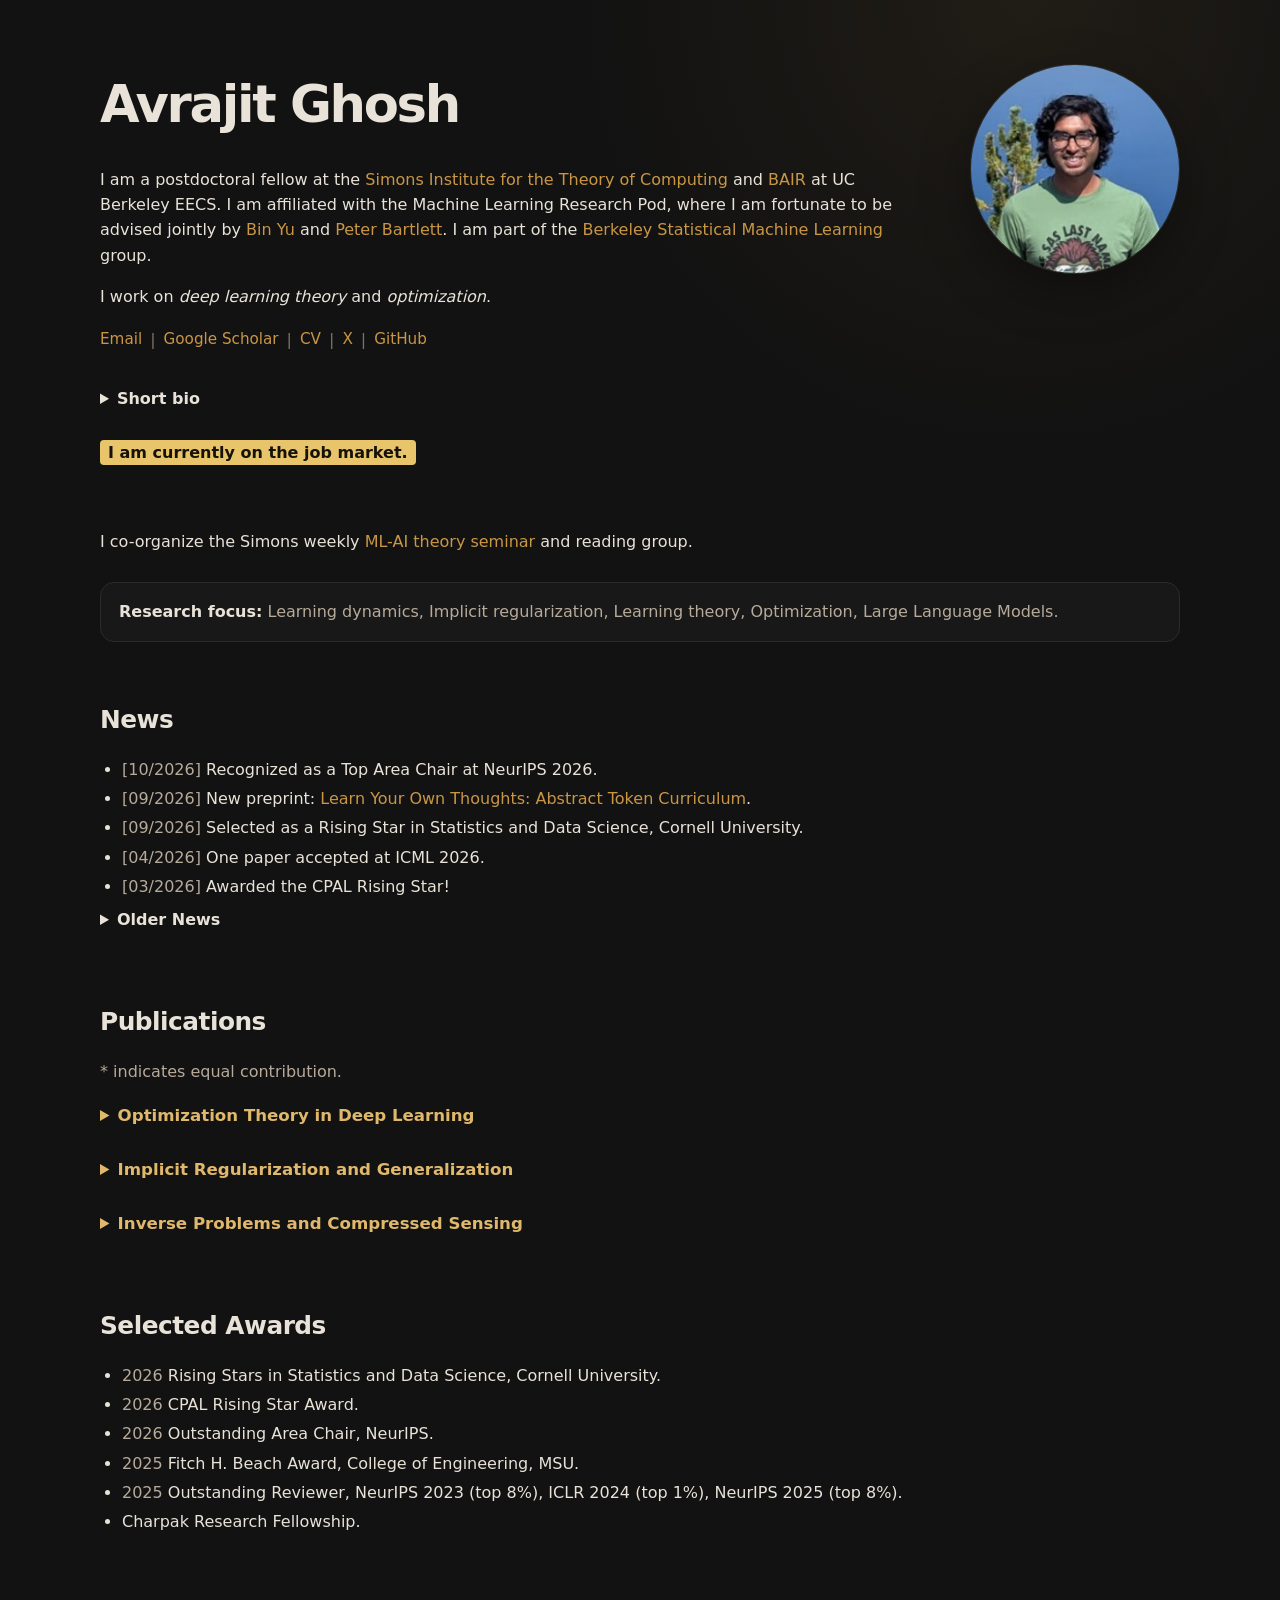
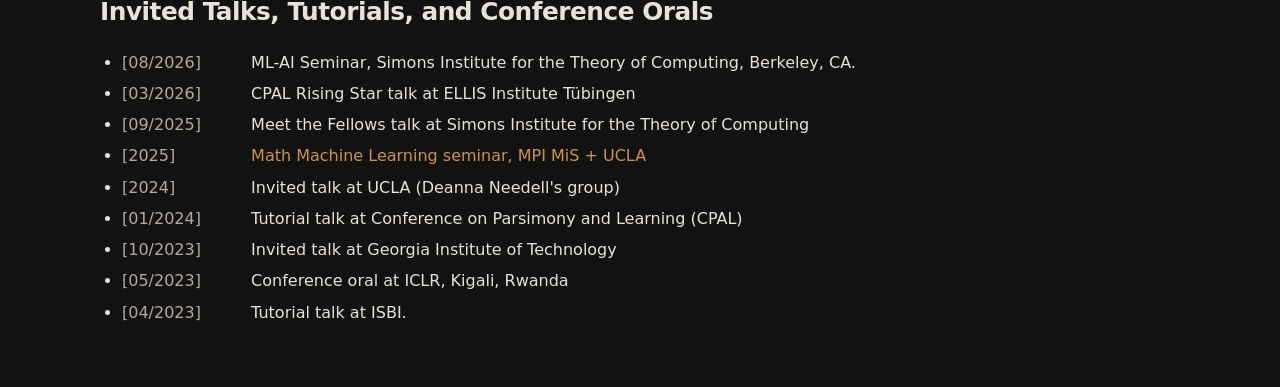
==== index.html @ e5aa8451 "Show the sparsity-regularizer figure as a shorter crossfade between its TV and DCT rows. Co-authored" ====
<!doctype html>
<html lang="en">
<head>
  <meta charset="utf-8">
  <meta name="viewport" content="width=device-width, initial-scale=1">
  <meta name="description" content="Avrajit Ghosh - optimization, implicit regularization, and deep learning theory.">
  <title>Avrajit Ghosh</title>
  <link rel="stylesheet" href="style.css?v=9">
</head>
<body>
  <main class="page">
    <header class="hero">
      <section class="intro">
        <h1>Avrajit Ghosh</h1>
        <p>
          I am a postdoctoral fellow at the
          <a href="https://simons.berkeley.edu/homepage">Simons Institute for the Theory of Computing</a>
          and <a href="https://bair.berkeley.edu/">BAIR</a> at UC Berkeley EECS.
          I am affiliated with the Machine Learning Research Pod, where I am fortunate
          to be advised jointly by <a href="https://binyu.stat.berkeley.edu/">Bin Yu</a>
          and <a href="https://www.stat.berkeley.edu/~bartlett/">Peter Bartlett</a>.
          I am part of the <a href="https://statml.berkeley.edu/">Berkeley Statistical Machine Learning</a> group.
        </p>
        <p>
          I work on <em>deep learning theory</em> and <em>optimization</em>.
        </p>
        <nav class="links" aria-label="profile links">
          <a href="mailto:ghoshavr@berkeley.edu">Email</a>
          <span>|</span>
          <a href="https://scholar.google.com/citations?user=Q44Z8hwAAAAJ&hl=en">Google Scholar</a>
          <span>|</span>
          <a href="assets/cv.pdf">CV</a>
          <span>|</span>
          <a href="https://x.com/GhoshAvrajit">X</a>
          <span>|</span>
          <a href="https://github.com/Avra98">GitHub</a>
        </nav>
      </section>
      <aside class="portrait-card">
        <img src="assets/profile.png" alt="Avrajit Ghosh" onerror="this.style.display='none'; this.nextElementSibling.style.display='grid';">
        <div class="portrait-fallback" aria-hidden="true">AG</div>
      </aside>
    </header>

    <details class="bio">
      <summary>Short bio</summary>
      <p>
        Avrajit Ghosh is a postdoctoral fellow at the Simons Institute for the Theory
        of Computing and BAIR at UC Berkeley EECS. His research is on deep learning
        theory and optimization. He has received several Rising Star awards, including
        the CPAL Rising Star Award and Rising Stars in Statistics and Data Science
        at Cornell University. He received
        his Ph.D. from the Computational Mathematics, Science and Engineering department
        at Michigan State University, advised by <a href="https://users.math.msu.edu/users/wangron6/">Rongrong Wang</a> and <a href="https://sites.google.com/site/sairavishankar3/home?authuser=0">Saiprasad Ravishankar</a>.
        His Ph.D. thesis was awarded the Fitch H. Beach Award, recognizing the most
        outstanding graduate researcher within the College of Engineering at Michigan
        State University.
      </p>
    </details>

    <p class="job-market"><mark>I am currently on the job market.</mark></p>
    <p class="seminar-line">I co-organize the Simons weekly <a href="https://simons.berkeley.edu/events/ml-ai-theory-seminar-0">ML-AI theory seminar</a> and reading group.</p>

    <section class="highlight">
      <strong>Research focus:</strong>
      Learning dynamics, Implicit regularization, Learning theory, Optimization, Large Language Models. 
    </section>

    <section>
      <h2>News</h2>
      <ul class="news">
        <li><span>[10/2026]</span> Recognized as a Top Area Chair at NeurIPS 2026.</li>
        <li><span>[09/2026]</span> New preprint: <a href="https://arxiv.org/abs/2609.19717">Learn Your Own Thoughts: Abstract Token Curriculum</a>.</li>
        <li><span>[09/2026]</span> Selected as a Rising Star in Statistics and Data Science, Cornell University.</li>
        <li><span>[04/2026]</span> One paper accepted at ICML 2026.</li>
        <li><span>[03/2026]</span> Awarded the CPAL Rising Star! </li>
      </ul>
      <details class="older-news">
        <summary>Older News</summary>
        <ul class="news">
          <li><span>[10/2025]</span> One paper accepted at NeurIPS 2025 as a Spotlight.</li>
          <li><span>[08/2025]</span> Started as a postdoctoral fellow at the Simons Institute for the Theory of Computing.</li>
          <li><span>[2025]</span> Fitch H. Beach Award, recognizing the most outstanding graduate researcher within the College of Engineering, MSU.</li>
          <li><span>[2025]</span> One paper accepted at ICLR 2025.</li>
          <li><span>[2024]</span> One paper accepted at ICML 2024.</li>
          <li><span>[2024]</span> One paper accepted at TMLR.</li>
          <li><span>[2023]</span> One paper accepted at ICLR 2023 as a Spotlight.</li>
          <li><span>[2023]</span> Top reviewer at NeurIPS 2023.</li>
        </ul>
      </details>
    </section>

    <section>
      <h2>Publications</h2>
      <p class="note">* indicates equal contribution.</p>

      <details class="topic-group">
        <summary class="topic">Optimization Theory in Deep Learning</summary>
        <article class="paper representative has-figure">
          <div class="paper-copy">
            <p class="badge">Representative Publication</p>
            <h4>Learn Your Own Thoughts: Abstract Token Curriculum</h4>
            <p class="authors">Khashayar Gatmiry*, <b class="me" style="font-weight:900; color:#ffffff;">Avrajit Ghosh*</b>, Parsa Mirtaheri*, Jason D. Lee, Nika Haghtalab, Emmanuel Abbe, Peter Bartlett</p>
            <p class="venue">arXiv 2026</p>
            <p class="paper-links"><a href="https://arxiv.org/abs/2609.19717">arXiv</a></p>
          </div>
          <img class="paper-figure paper-figure-lg" src="assets/atc-curriculum.gif?v=2" alt="Abstract Token Curriculum: growing the curriculum one thought at a time.">
        </article>
        <article class="paper has-figure">
          <div class="paper-copy">
            <h4>Variational Learning Finds Flatter Solutions at the Edge of Stability</h4>
            <p class="authors"><b class="me" style="font-weight:900; color:#ffffff;">Avrajit Ghosh</b>, Bai Cong, Rio Yokota, Saiprasad Ravishankar, Rongrong Wang, Molei Tao, Mohammad Emtiyaz Khan, Thomas Möllenhoff</p>
            <p class="venue">NeurIPS 2025, Spotlight, Top 3.1%</p>
            <p class="paper-links"><a href="https://arxiv.org/abs/2506.12903">arXiv</a></p>
          </div>
          <a class="paper-figure-link" href="assets/variational-flat-minima.png" target="_blank" rel="noopener"><img class="paper-figure" src="assets/variational-flat-minima.png" alt="Sharp posterior finds the sharp minimum; flat posterior finds the flatter minimum."></a>
        </article>
        <article class="paper has-figure">
          <div class="paper-copy">
            <h4>Learning Dynamics of Deep Matrix Factorization Beyond the Edge of Stability</h4>
            <p class="authors"><b class="me" style="font-weight:900; color:#ffffff;">Avrajit Ghosh*</b>, Soo Min Kwon*, Rongrong Wang, Saiprasad Ravishankar, Qing Qu</p>
            <p class="venue">ICLR 2025</p>
            <p class="paper-links"><a href="https://arxiv.org/abs/2502.20531">arXiv</a> <span>|</span> <a href="https://www.mis.mpg.de/events/event/the-effect-of-low-rank-and-stochasticity-on-gradient-descent-at-the-edge-of-stability">Seminar talk at MPI-MIS</a></p>
          </div>
          <div class="paper-figures step-slider" data-lrs="0.029,0.0295,0.0299,0.03,0.031,0.03115,0.0312,0.0315,0.032,0.035,0.036,0.037,0.039,0.041,0.042">
            <div class="paper-figures-row">
              <figure>
                <img class="paper-figure" data-kind="train" src="assets/dln/train_0.029.png" alt="Training loss at the selected step size.">
                <figcaption>Training loss</figcaption>
              </figure>
              <figure>
                <img class="paper-figure" data-kind="e2e" src="assets/dln/e2e_0.029.png" alt="End-to-end singular values at the selected step size.">
                <figcaption>End-to-end singular values</figcaption>
              </figure>
            </div>
            <label class="step-control">
              <span>Step size &eta; = <output>0.029</output></span>
              <input type="range" min="0" max="14" step="1" value="0" aria-label="Step size">
            </label>
          </div>
        </article>
      </details>

      <details class="topic-group">
        <summary class="topic">Implicit Regularization and Generalization</summary>
        <article class="paper representative has-figure">
          <div class="paper-copy">
            <p class="badge">Representative Publication</p>
            <h4>Hard Labels Sampled from Sparse Targets Mislead Rotation-Invariant Algorithms</h4>
            <p class="authors"><b class="me" style="font-weight:900; color:#ffffff;">Avrajit Ghosh</b>, Bin Yu, Manfred Warmuth, Peter Bartlett</p>
            <p class="venue">ICML 2026</p>
            <p class="paper-links"><a href="https://arxiv.org/abs/2603.20967">arXiv</a> <span>|</span> <a href="https://www.youtube.com/live/WY8vldQiUQ0">Manfred's Simons talk</a> <span>|</span> <a href="https://mwarmuth.bitbucket.io/last/cpal_presentation_final.pdf">Slides</a></p>
          </div>
          <a class="paper-figure-link" href="assets/hard-labels-trajectory.gif" target="_blank" rel="noopener"><img class="paper-figure" src="assets/hard-labels-trajectory.gif" alt="Training loss, validation loss, and active/inactive norm trajectory for single-layer and spindle models."></a>
        </article>
        <article class="paper has-figure">
          <div class="paper-copy">
            <h4>Implicit Regularization in Heavy-ball Momentum Accelerated Stochastic Gradient Descent</h4>
            <p class="authors"><b class="me" style="font-weight:900; color:#ffffff;">Avrajit Ghosh*</b>, He Lyu*, Xitong Zhang, Rongrong Wang</p>
            <p class="venue">ICLR 2023, Spotlight, Top 5%</p>
            <p class="paper-links"><a href="https://arxiv.org/abs/2302.00849">arXiv</a> <span>|</span> <a href="https://iclr.cc/virtual/2023/session/13364">ICLR oral talk</a></p>
          </div>
          <a class="paper-figure-link" href="assets/momentum-igr.jpg" target="_blank" rel="noopener"><img class="paper-figure" src="assets/momentum-igr.jpg" alt="Implicit gradient regularization for SGD, GD, and their heavy-ball momentum variants."></a>
        </article>
        <article class="paper">
          <h4>Improving Generalization of Complex Models with Unbounded Loss Using PAC-Bayes Bounds</h4>
          <p class="authors">Xitong Zhang, <b class="me" style="font-weight:900; color:#ffffff;">Avrajit Ghosh</b>, Guangliang Wang, Rongrong Wang</p>
          <p class="venue">TMLR 2024</p>
          <p class="paper-links"><a href="https://arxiv.org/abs/2305.19243">arXiv</a></p>
        </article>
      </details>

      <details class="topic-group">
        <summary class="topic">Inverse Problems and Compressed Sensing</summary>
        <article class="paper has-figure">
          <div class="paper-copy">
            <h4>Optimal Eye Surgeon: Finding Image Priors through Sparse Generators at Initialization</h4>
            <p class="authors"><b class="me" style="font-weight:900; color:#ffffff;">Avrajit Ghosh</b>, Xitong Zhang, Kenneth Sun, Qing Qu, Saiprasad Ravishankar, Rongrong Wang</p>
            <p class="venue">ICML 2024</p>
            <p class="paper-links"><a href="https://arxiv.org/abs/2406.05288">arXiv</a></p>
          </div>
          <div class="paper-figures">
            <div class="paper-figures-row">
              <img class="paper-figure" src="assets/oes/butterfly.gif" alt="Image reconstruction with a transferred OES mask.">
              <img class="paper-figure" src="assets/oes/powerpoint.gif" alt="Image reconstruction with a transferred OES mask on a second image.">
            </div>
          </div>
        </article>
        <article class="paper has-figure">
          <div class="paper-copy">
            <h4>Learning Sparsity Promoting Regularizers using Bilevel Optimization</h4>
            <p class="authors"><b class="me" style="font-weight:900; color:#ffffff;">Avrajit Ghosh</b>, Michael McCann, Madeline Mitchell, Saiprasad Ravishankar</p>
            <p class="venue">SIAM Journal on Imaging Sciences, 2024</p>
            <p class="paper-links"><a href="https://arxiv.org/abs/2207.08939">arXiv</a></p>
          </div>
          <a class="paper-figure-link" href="assets/sparsity-regularizers.gif" target="_blank" rel="noopener"><img class="paper-figure" src="assets/sparsity-regularizers.gif" alt="Training pairs of TV-sparse and DCT-sparse signals, with learned and analytical sparsifying transforms."></a>
        </article>
        <article class="paper">
          <h4>Understanding Untrained Deep Models for Inverse Problems: Algorithms and Theory</h4>
          <p class="authors"><b class="me" style="font-weight:900; color:#ffffff;">Avrajit Ghosh*</b>, Ismail Alkhouri*, Evan Bell*, Shijun Liang, Rongrong Wang, Saiprasad Ravishankar</p>
          <p class="venue">IEEE SPM Special Issue on the Mathematics of Deep Learning, 2025</p>
          <p class="paper-links"><a href="https://arxiv.org/abs/2502.18612">arXiv</a></p>
        </article>
        <article class="paper">
          <h4>Bilevel Learning of L1 Regularizers with Closed-Form Gradients</h4>
          <p class="authors"><b class="me" style="font-weight:900; color:#ffffff;">Avrajit Ghosh</b>, Michael McCann, Saiprasad Ravishankar</p>
          <p class="venue">ICASSP 2022</p>
          <p class="paper-links"><a href="https://arxiv.org/abs/2111.10858">arXiv</a></p>
        </article>
        <article class="paper">
          <h4>Optimized Parallel Combination of Deep Networks and Sparsity Regularization for MR Image Reconstruction (OPCoNS)</h4>
          <p class="authors"><b class="me" style="font-weight:900; color:#ffffff;">Avrajit Ghosh</b>, Shijun Liang, Anish Lahiri, Saiprasad Ravishankar</p>
          <p class="venue">ISMRM 2022</p>
        </article>
      </details>
    </section>

    <section>
      <h2>Selected Awards</h2>
      <ul class="news">
        <li><span>2026</span> Rising Stars in Statistics and Data Science, Cornell University.</li>
        <li><span>2026</span> CPAL Rising Star Award.</li>
        <li><span>2026</span> Outstanding Area Chair, NeurIPS.</li>
        <li><span>2025</span> Fitch H. Beach Award, College of Engineering, MSU.</li>
        <li><span>2025</span> Outstanding Reviewer, NeurIPS 2023 (top 8%), ICLR 2024 (top 1%), NeurIPS 2025 (top 8%).</li>
        <li><span></span> Charpak Research Fellowship.</li>
      </ul>
    </section>

    <section>
      <h2>Invited Talks, Tutorials, and Conference Orals</h2>
      <ul class="talks">
        <li><span class="talk-date">[08/2026]</span> ML-AI Seminar, Simons Institute for the Theory of Computing, Berkeley, CA.</li>
        <li><span class="talk-date">[03/2026]</span> CPAL Rising Star talk at ELLIS Institute Tübingen</li>
        <li><span class="talk-date">[09/2025]</span> Meet the Fellows talk at Simons Institute for the Theory of Computing</li>
        <li><span class="talk-date">[2025]</span> <a href="https://www.mis.mpg.de/events/event/the-effect-of-low-rank-and-stochasticity-on-gradient-descent-at-the-edge-of-stability">Math Machine Learning seminar, MPI MiS + UCLA</a></li>
        <li><span class="talk-date">[2024]</span> Invited talk at UCLA (Deanna Needell's group)</li>
        <li><span class="talk-date">[01/2024]</span> Tutorial talk at Conference on Parsimony and Learning (CPAL)</li>
        <li><span class="talk-date">[10/2023]</span> Invited talk at Georgia Institute of Technology</li>
        <li><span class="talk-date">[05/2023]</span> Conference oral at ICLR, Kigali, Rwanda</li>
        <li><span class="talk-date">[04/2023]</span> Tutorial talk at ISBI.</li>
      </ul>
    </section>

  </main>
  <script>
    document.querySelectorAll('.step-slider').forEach((box) => {
      const lrs = box.dataset.lrs.split(',');
      const input = box.querySelector('input');
      const out = box.querySelector('output');
      const imgs = box.querySelectorAll('img[data-kind]');
      lrs.forEach((lr) => imgs.forEach((img) => { new Image().src = `assets/dln/${img.dataset.kind}_${lr}.png`; }));
      const show = (i) => {
        input.value = i;
        out.textContent = lrs[i];
        imgs.forEach((img) => { img.src = `assets/dln/${img.dataset.kind}_${lrs[i]}.png`; });
      };
      let resumeAt = 0;
      input.addEventListener('input', () => { show(Number(input.value)); resumeAt = Date.now() + 4000; });
      setInterval(() => {
        if (Date.now() < resumeAt) return;
        show((Number(input.value) + 1) % lrs.length);
      }, 900);
    });
  </script>
</body>
</html>
---- style.css ----
:root {
  color-scheme: dark;
  --bg: #121212;
  --panel: #191919;
  --text: #e8e2d8;
  --muted: #b7aa9a;
  --faint: #7d7164;
  --accent: #c99645;
  --accent-2: #e0b86c;
  --rule: #2b2b2b;
  --shadow: rgba(0, 0, 0, 0.35);
}

* {
  box-sizing: border-box;
}

html {
  scroll-behavior: smooth;
}

body {
  margin: 0;
  background:
    radial-gradient(circle at 80% 0%, rgba(201, 150, 69, 0.08), transparent 28rem),
    var(--bg);
  color: var(--text);
  font-family: Inter, ui-sans-serif, system-ui, -apple-system, BlinkMacSystemFont, "Segoe UI", sans-serif;
  font-size: 16px;
  line-height: 1.58;
}

a {
  color: var(--accent);
  text-decoration: none;
  transition: color 0.15s ease, border-color 0.15s ease;
}

a:hover {
  color: var(--accent-2);
}

.page {
  width: min(1080px, calc(100% - 34px));
  margin: 0 auto;
  padding: 64px 0 56px;
}

.hero {
  display: grid;
  grid-template-columns: minmax(0, 1fr) 220px;
  gap: 54px;
  align-items: start;
  margin-bottom: 34px;
}

h1 {
  margin: 0 0 22px;
  font-size: clamp(2rem, 6vw, 3.2rem);
  font-weight: 600;
  letter-spacing: -0.045em;
}

h2 {
  margin: 58px 0 18px;
  font-size: 1.55rem;
  font-weight: 650;
  letter-spacing: -0.02em;
}

h3 {
  margin: 26px 0 10px;
  font-size: 1.04rem;
  font-weight: 650;
}

h4 {
  margin: 0 0 4px;
  font-size: 1rem;
  font-weight: 620;
}

p {
  margin: 0 0 16px;
}

.intro p {
  color: var(--text);
}

.links {
  display: flex;
  flex-wrap: wrap;
  gap: 8px;
  margin-top: 18px;
  color: var(--faint);
}

.links a {
  font-size: 0.95rem;
}

.portrait-card {
  justify-self: end;
  width: 210px;
  height: 210px;
  border-radius: 50%;
  overflow: hidden;
  background: linear-gradient(135deg, #242424, #161616);
  box-shadow: 0 18px 50px var(--shadow);
  border: 1px solid rgba(255, 255, 255, 0.06);
}

.portrait-card img {
  width: 100%;
  height: 100%;
  object-fit: cover;
  object-position: center 18%;
  display: block;
}

.portrait-fallback {
  display: none;
  width: 100%;
  height: 100%;
  place-items: center;
  color: var(--accent);
  font-size: 3.6rem;
  font-weight: 650;
  letter-spacing: -0.06em;
}

.bio,
.older-news {
  color: var(--muted);
}

summary {
  cursor: pointer;
  color: var(--text);
  font-weight: 650;
  margin: 8px 0 12px;
}

.job-market {
  margin: 16px 0 0;
}

.seminar-line {
  margin: 64px 0 28px;
}

.job-market mark {
  background: #e8c56a;
  color: #16120a;
  padding: 3px 8px;
  border-radius: 4px;
  font-weight: 750;
}

.highlight {
  margin: 18px 0 22px;
  padding: 16px 18px;
  border: 1px solid var(--rule);
  border-radius: 14px;
  background: rgba(255, 255, 255, 0.025);
  color: var(--muted);
}

.highlight strong {
  color: var(--text);
}

.news {
  margin: 0;
  padding-left: 22px;
}

.news li {
  margin: 4px 0;
  color: var(--text);
}

.news span {
  color: var(--muted);
  font-variant-numeric: tabular-nums;
}

.talks {
  margin: 0;
  padding-left: 22px;
}

.talks li {
  margin: 6px 0;
  color: var(--text);
}

.talk-date {
  display: inline-block;
  min-width: 110px;
  margin-right: 14px;
  color: var(--muted);
  font-variant-numeric: tabular-nums;
}

.talks strong {
  color: var(--text);
}

.talks em {
  display: block;
  margin-left: 86px;
  color: var(--accent-2);
  font-style: normal;
  font-weight: 650;
}

.talk-note {
  display: block;
  margin-left: 86px;
  color: var(--muted);
  font-size: 0.92rem;
}

.paper {
  margin: 26px 0 28px;
  padding-left: 16px;
  border-left: 2px solid rgba(201, 150, 69, 0.38);
}


.paper.has-figure {
  display: flex;
  flex-direction: row;
  align-items: center;
  gap: 26px;
}

.paper.has-figure:not(.representative) {
  padding-right: 17px;
}

.paper-copy {
  flex: 1 1 auto;
  min-width: 0;
}


.paper-figures {
  flex: 0 0 440px;
  width: 440px;
  max-width: 48%;
}

.paper-figures-row {
  display: grid;
  grid-template-columns: 1fr 1fr;
  gap: 10px;
}

.step-control {
  display: flex;
  flex-direction: column;
  gap: 2px;
  margin-top: 8px;
  color: var(--muted);
  font-size: 0.8rem;
}

.step-control output {
  color: var(--accent-2);
  font-weight: 700;
  font-variant-numeric: tabular-nums;
}

.step-control input {
  width: 100%;
  accent-color: var(--accent);
}

.paper-figures figure {
  margin: 0;
}

.paper-figures figcaption {
  margin-top: 3px;
  color: var(--muted);
  font-size: 0.72rem;
  line-height: 1.2;
  text-align: center;
}

.paper-figure {
  flex: 0 0 220px;
  width: 220px;
  max-width: 220px;
  height: auto;
  display: block;
  border-radius: 6px;
  background: #f7f4ee;
}

.paper-figures .paper-figure {
  flex: none;
  width: 100%;
  max-width: none;
}

.paper-figure-lg {
  flex-basis: 440px;
  width: 440px;
  max-width: 48%;
}

a.paper-figure-link {
  flex: 0 0 440px;
  width: 440px;
  max-width: 48%;
}

a.paper-figure-link .paper-figure {
  width: 100%;
  max-width: none;
}

.paper.representative {
  padding: 14px 16px 14px 18px;
  border: 1px solid rgba(201, 150, 69, 0.55);
  border-left: 4px solid var(--accent);
  border-radius: 12px;
  background: rgba(201, 150, 69, 0.07);
}

.badge {
  display: inline-block;
  margin: 0 0 9px;
  padding: 2px 9px;
  border: 1px solid rgba(201, 150, 69, 0.65);
  border-radius: 999px;
  color: var(--accent-2);
  font-size: 0.76rem;
  font-weight: 800;
  letter-spacing: 0.04em;
  text-transform: uppercase;
}

.paper h3,
.paper h4 {
  color: var(--text);
}

.authors {
  margin-bottom: 2px;
  color: var(--muted);
}

.authors .me {
  color: #ffffff !important;
  font-weight: 900 !important;
  letter-spacing: 0.01em;
}

.venue {
  margin-bottom: 2px;
  color: var(--accent-2);
  font-weight: 560;
}

.paper-links {
  margin-bottom: 0;
  color: var(--faint);
  font-size: 0.94rem;
}

.paper-links a {
  font-weight: 700;
}

.topic-group {
  margin: 8px 0 4px;
}

.topic-group > summary.topic {
  margin: 18px 0 10px;
  color: var(--accent-2);
  font-size: 1.04rem;
  font-weight: 650;
}

.topic {
  margin-top: 34px;
  color: var(--accent-2);
}

.note,
.muted {
  color: var(--muted);
}

footer {
  margin-top: 70px;
  padding-top: 22px;
  border-top: 1px solid var(--rule);
  color: var(--faint);
  font-size: 0.9rem;
}

@media (max-width: 760px) {
  .page {
    padding-top: 38px;
  }

  .hero {
    grid-template-columns: 1fr;
    gap: 26px;
  }

  .portrait-card {
    justify-self: start;
    width: 170px;
    height: 170px;
    order: -1;
  }

}
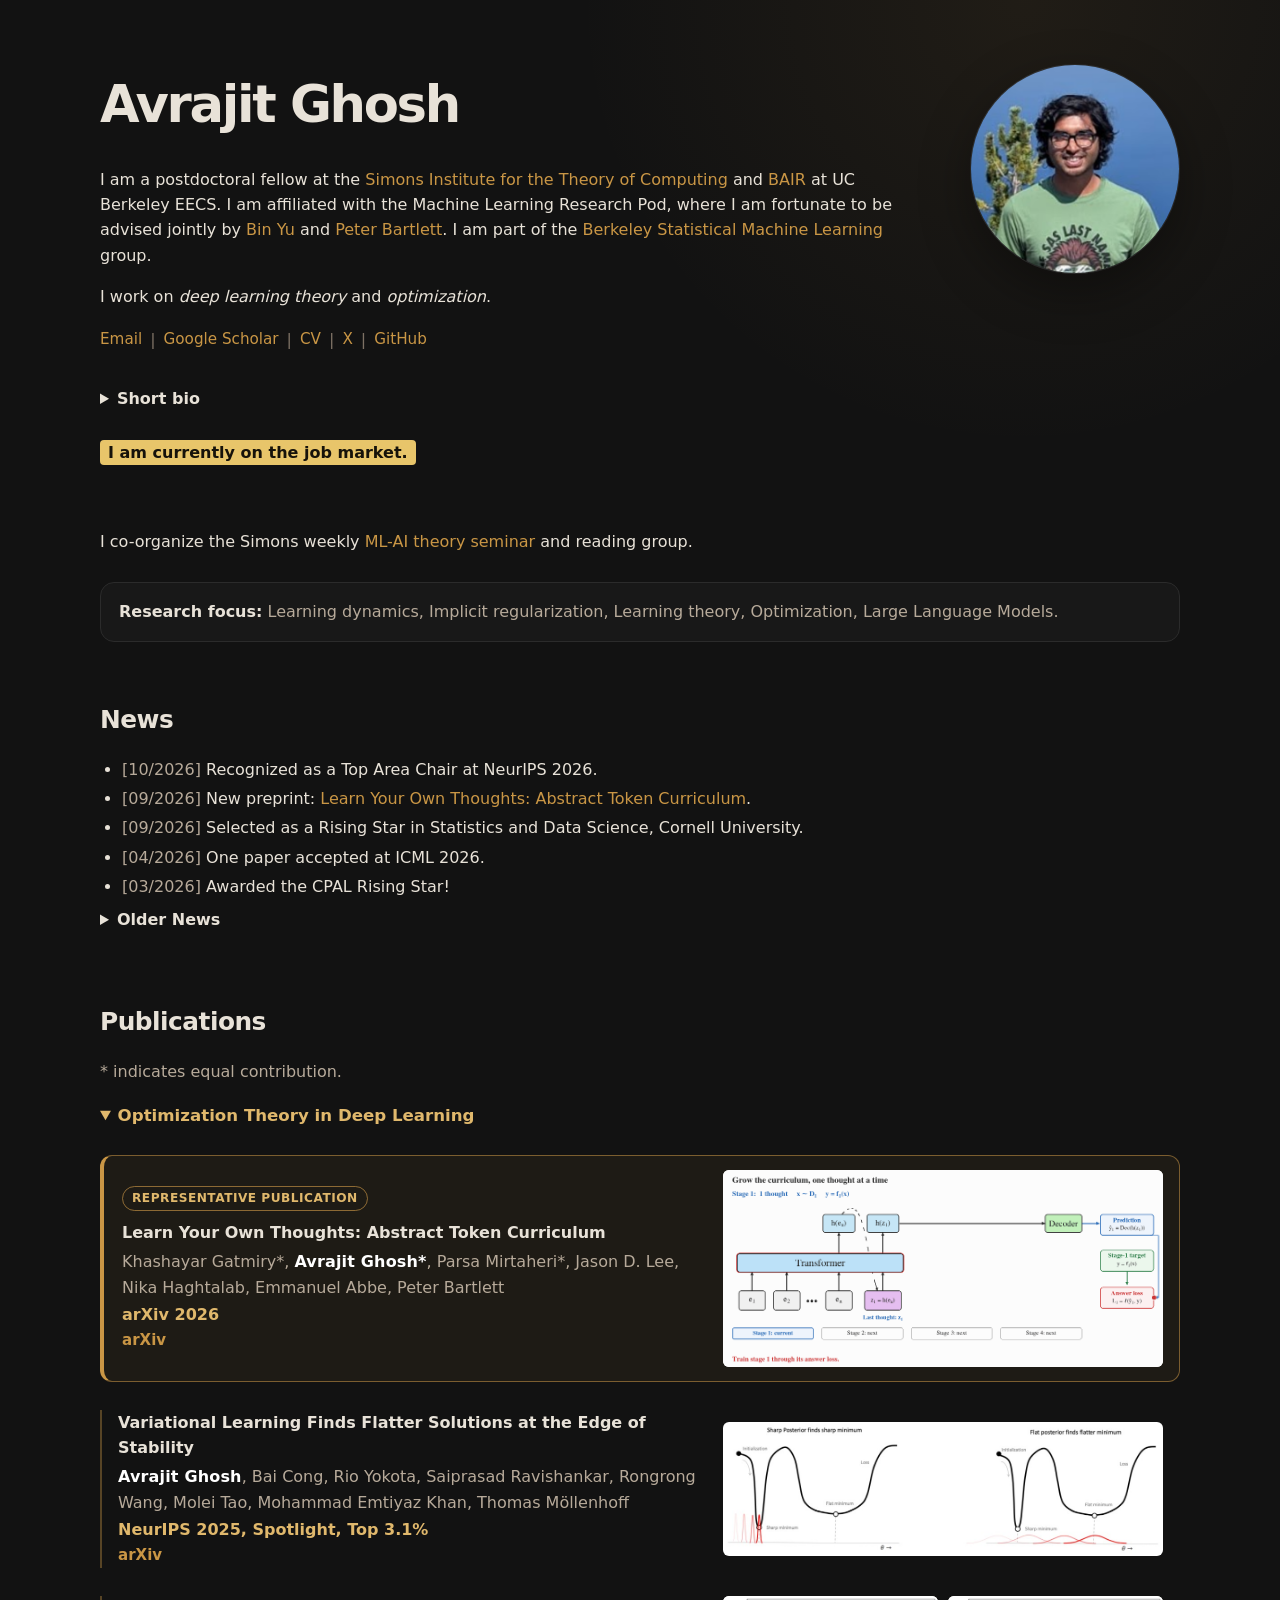
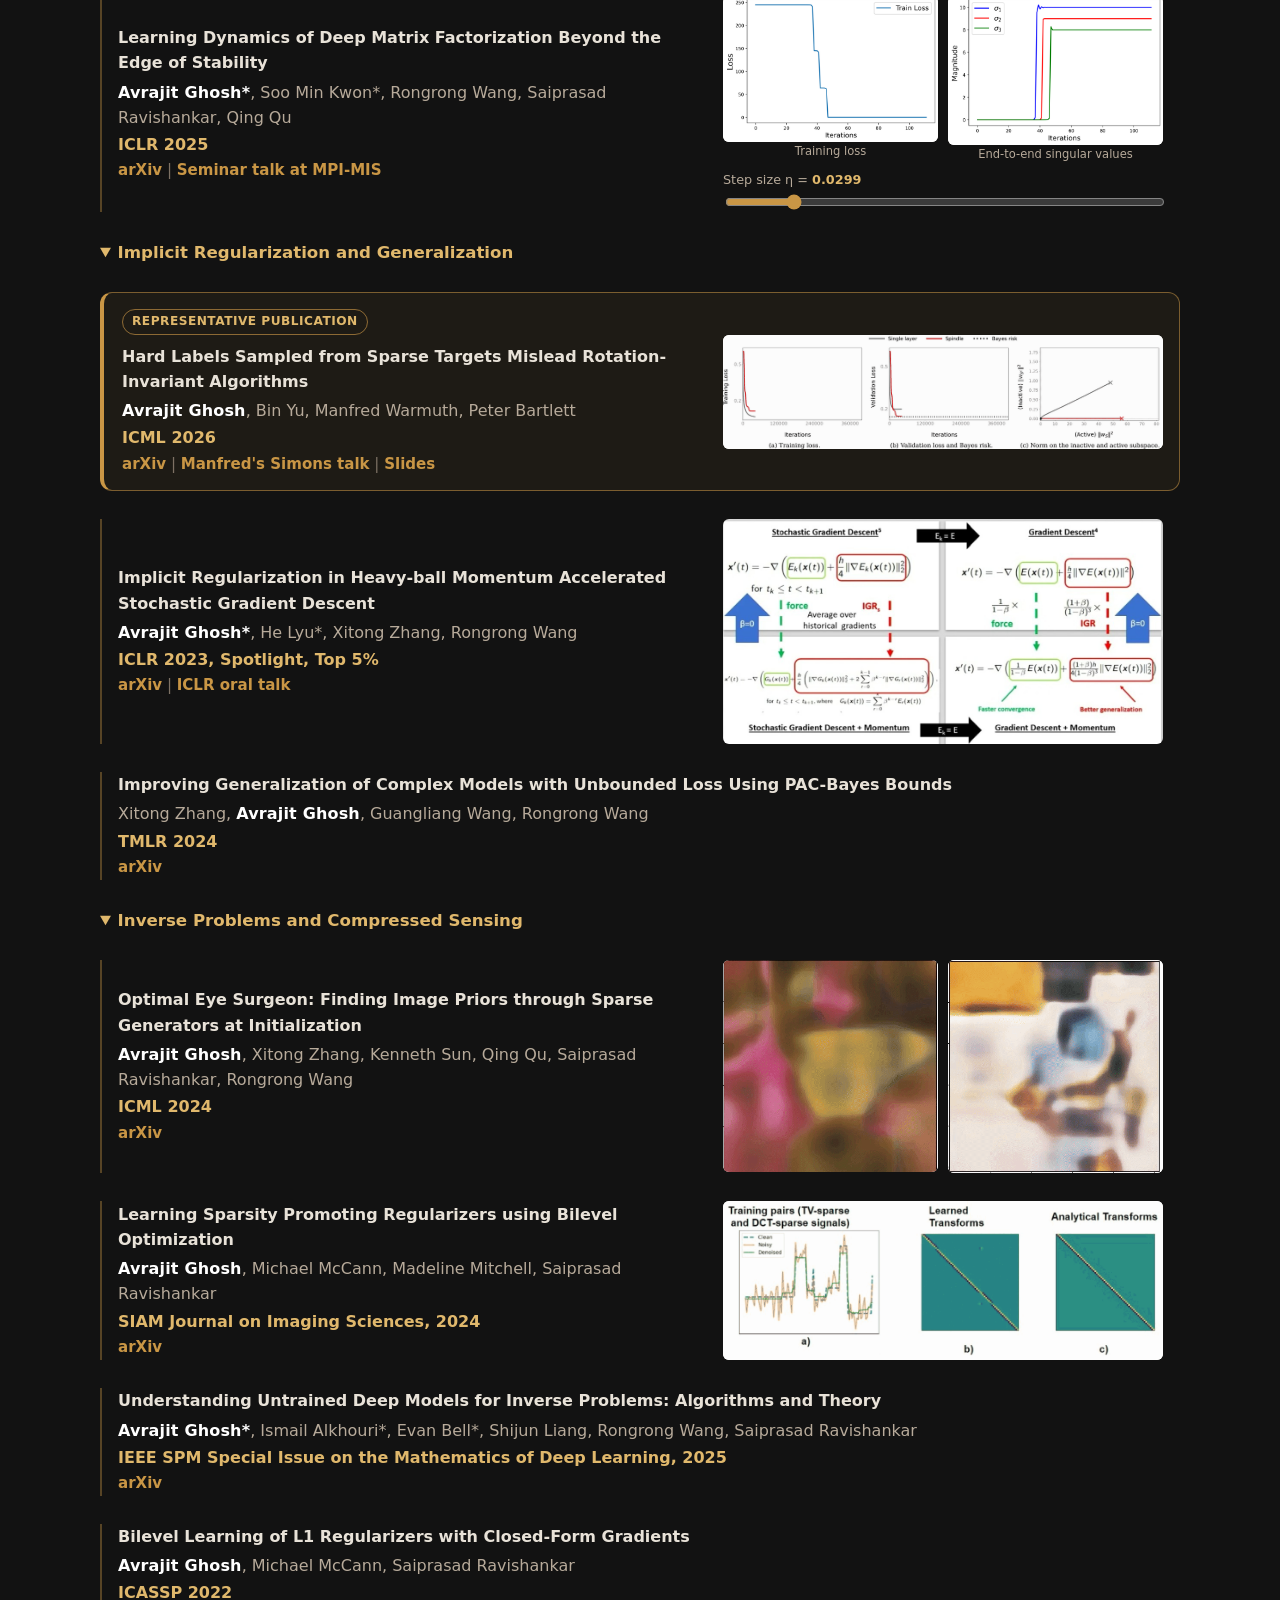
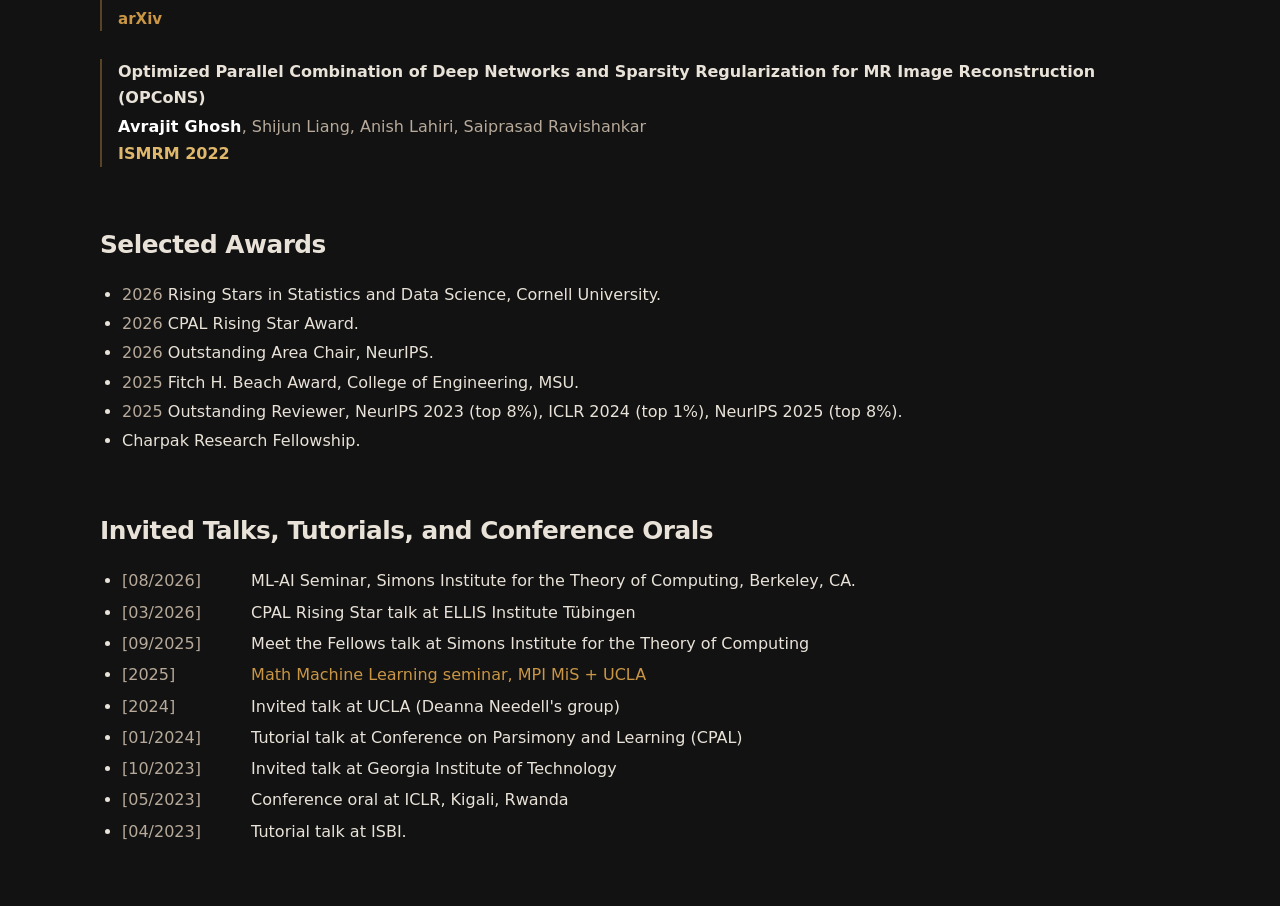
==== commit 13aa2cb7: "Open all publication topic sections by default. Co-authored-by: Cursor <cursoragent@cursor.com>" ====
--- a/index.html
+++ b/index.html
@@ -94,7 +94,7 @@
       <h2>Publications</h2>
       <p class="note">* indicates equal contribution.</p>
 
-      <details class="topic-group">
+      <details class="topic-group" open>
         <summary class="topic">Optimization Theory in Deep Learning</summary>
         <article class="paper representative has-figure">
           <div class="paper-copy">
@@ -141,7 +141,7 @@
         </article>
       </details>
 
-      <details class="topic-group">
+      <details class="topic-group" open>
         <summary class="topic">Implicit Regularization and Generalization</summary>
         <article class="paper representative has-figure">
           <div class="paper-copy">
@@ -170,7 +170,7 @@
         </article>
       </details>
 
-      <details class="topic-group">
+      <details class="topic-group" open>
         <summary class="topic">Inverse Problems and Compressed Sensing</summary>
         <article class="paper has-figure">
           <div class="paper-copy">
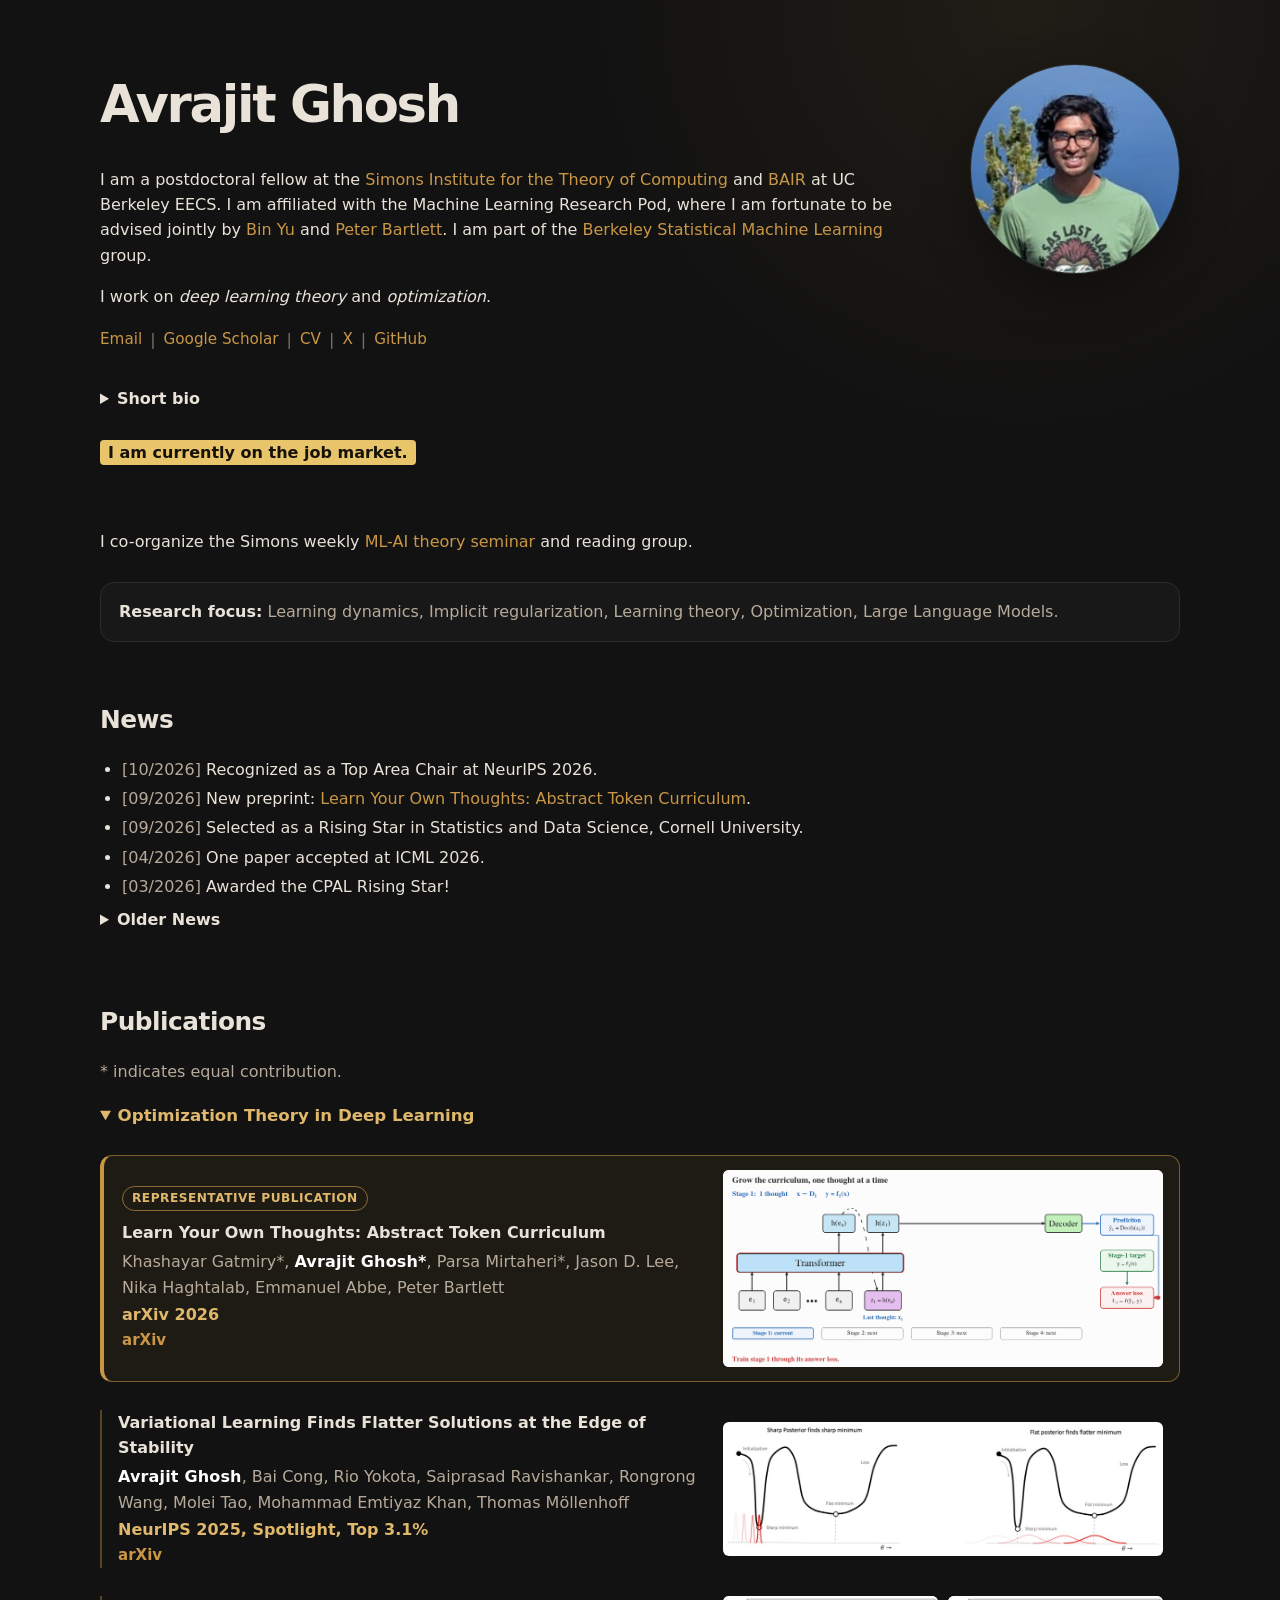
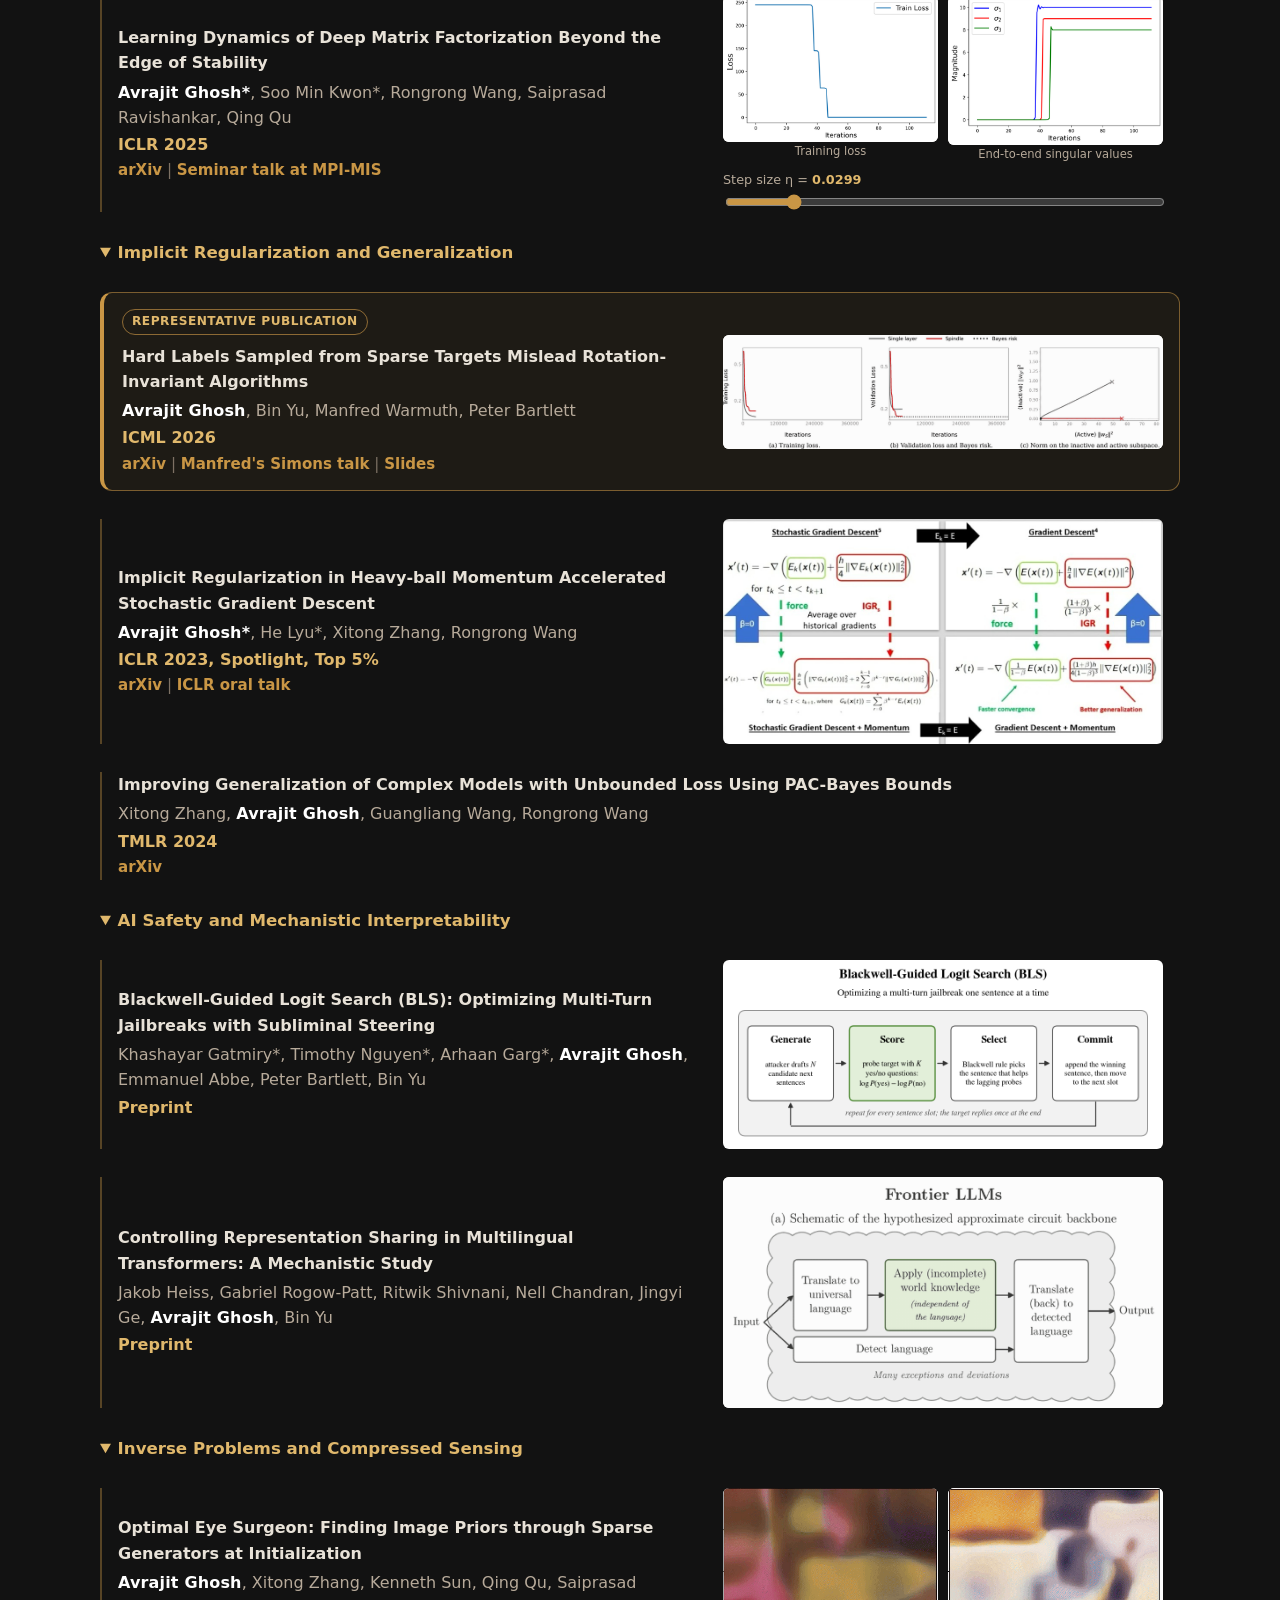
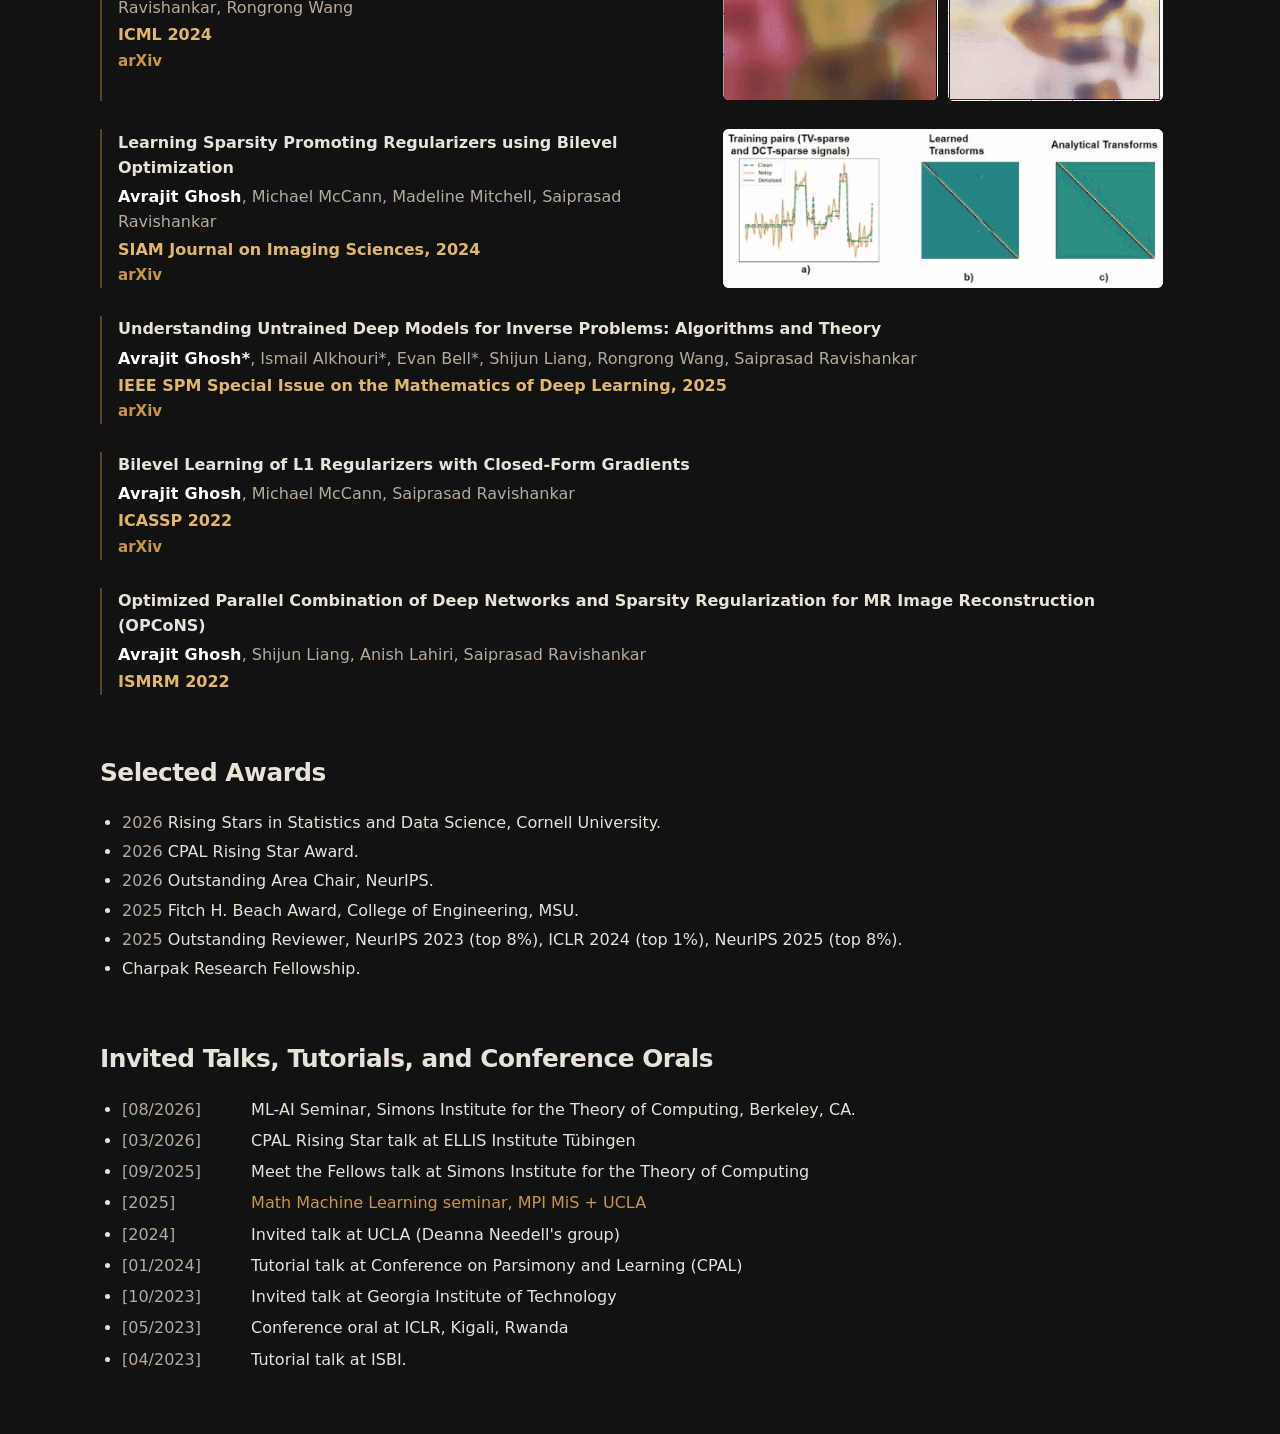
==== commit 47edcf6d: "Add an AI safety and mechanistic interpretability section with the BLS and multilingual papers. Co-a" ====
--- a/index.html
+++ b/index.html
@@ -171,6 +171,26 @@
       </details>
 
       <details class="topic-group" open>
+        <summary class="topic">AI Safety and Mechanistic Interpretability</summary>
+        <article class="paper has-figure">
+          <div class="paper-copy">
+            <h4>Blackwell-Guided Logit Search (BLS): Optimizing Multi-Turn Jailbreaks with Subliminal Steering</h4>
+            <p class="authors">Khashayar Gatmiry*, Timothy Nguyen*, Arhaan Garg*, <b class="me" style="font-weight:900; color:#ffffff;">Avrajit Ghosh</b>, Emmanuel Abbe, Peter Bartlett, Bin Yu</p>
+            <p class="venue">Preprint</p>
+          </div>
+          <a class="paper-figure-link" href="assets/bls-attack-loop.png" target="_blank" rel="noopener"><img class="paper-figure" src="assets/bls-attack-loop.png" alt="The BLS attack loop: generate candidate sentences, score them with yes/no logit probes, select with the Blackwell rule, and commit."></a>
+        </article>
+        <article class="paper has-figure">
+          <div class="paper-copy">
+            <h4>Controlling Representation Sharing in Multilingual Transformers: A Mechanistic Study</h4>
+            <p class="authors">Jakob Heiss, Gabriel Rogow-Patt, Ritwik Shivnani, Nell Chandran, Jingyi Ge, <b class="me" style="font-weight:900; color:#ffffff;">Avrajit Ghosh</b>, Bin Yu</p>
+            <p class="venue">Preprint</p>
+          </div>
+          <a class="paper-figure-link" href="assets/multilingual-circuits.gif" target="_blank" rel="noopener"><img class="paper-figure" src="assets/multilingual-circuits.gif" alt="Hypothesized circuit backbone in frontier LLMs and the observed Fourier circuit in a multilingual modular addition model."></a>
+        </article>
+      </details>
+
+      <details class="topic-group" open>
         <summary class="topic">Inverse Problems and Compressed Sensing</summary>
         <article class="paper has-figure">
           <div class="paper-copy">
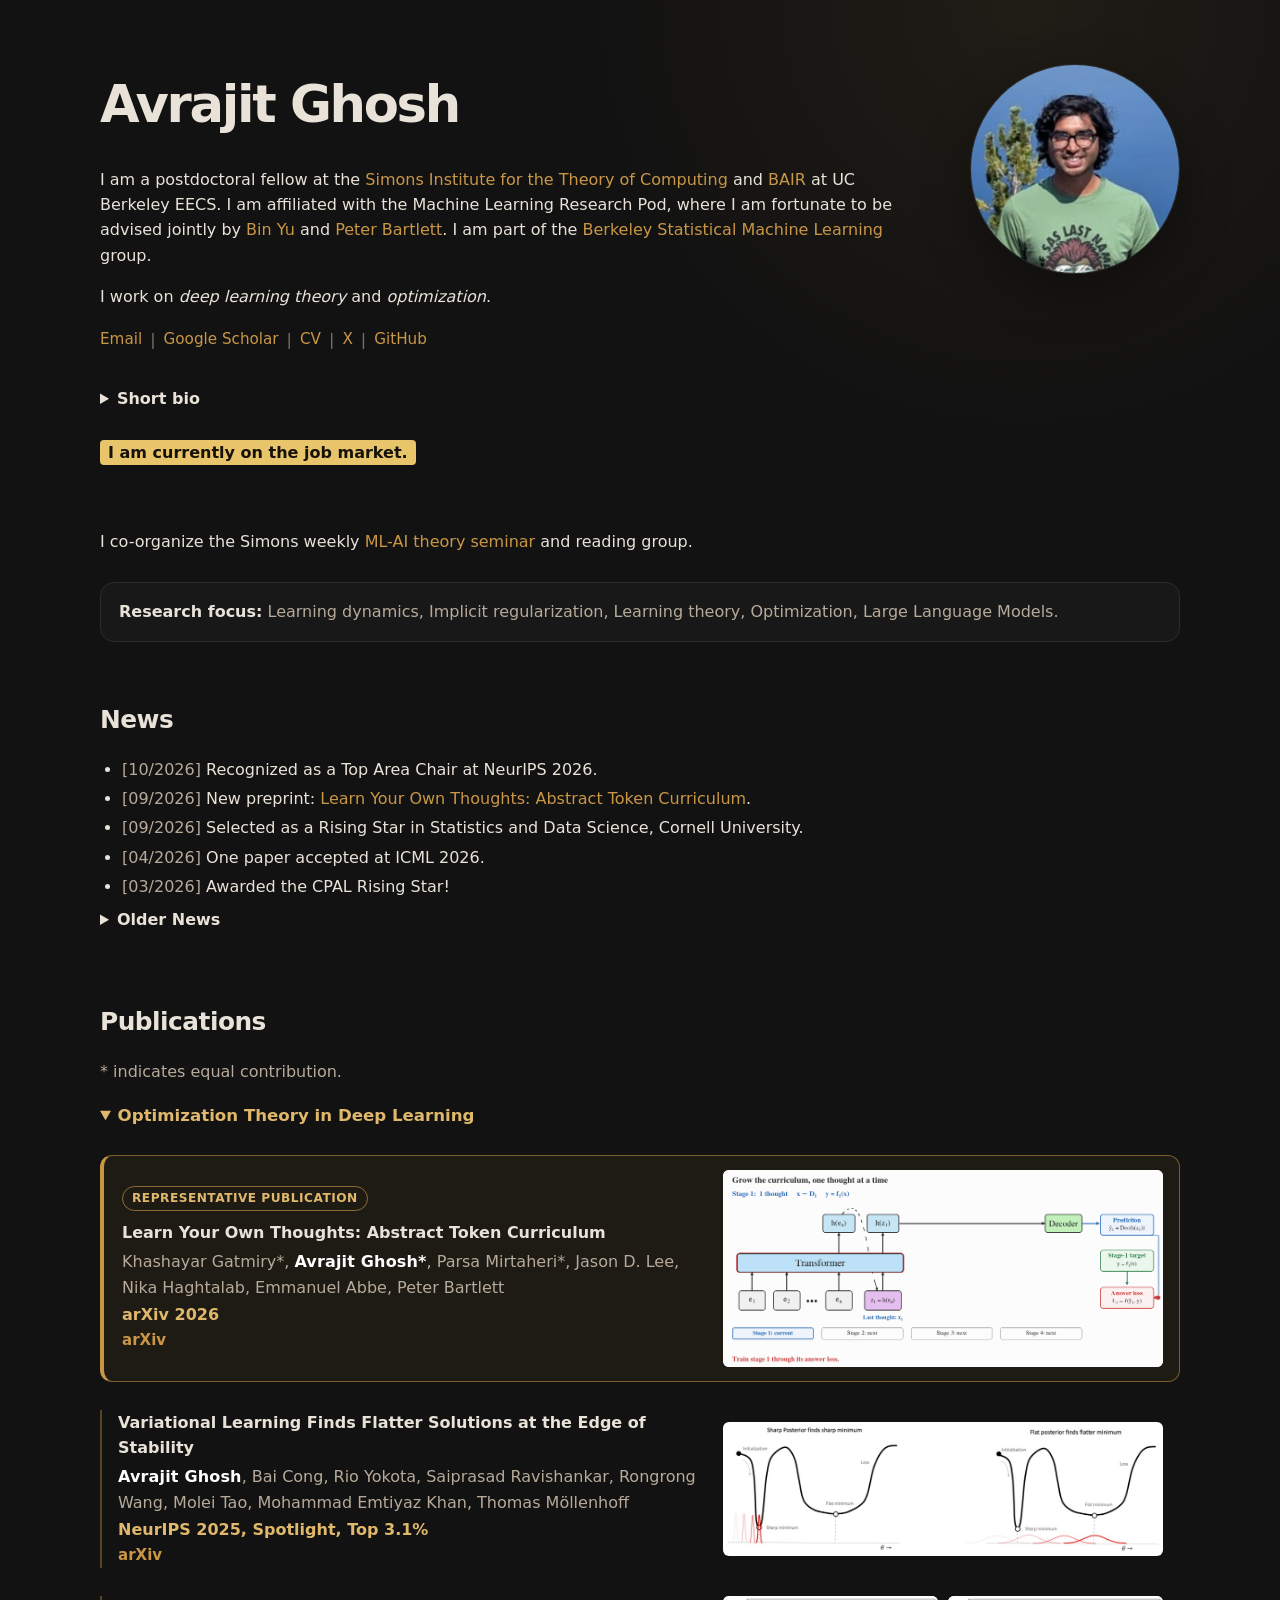
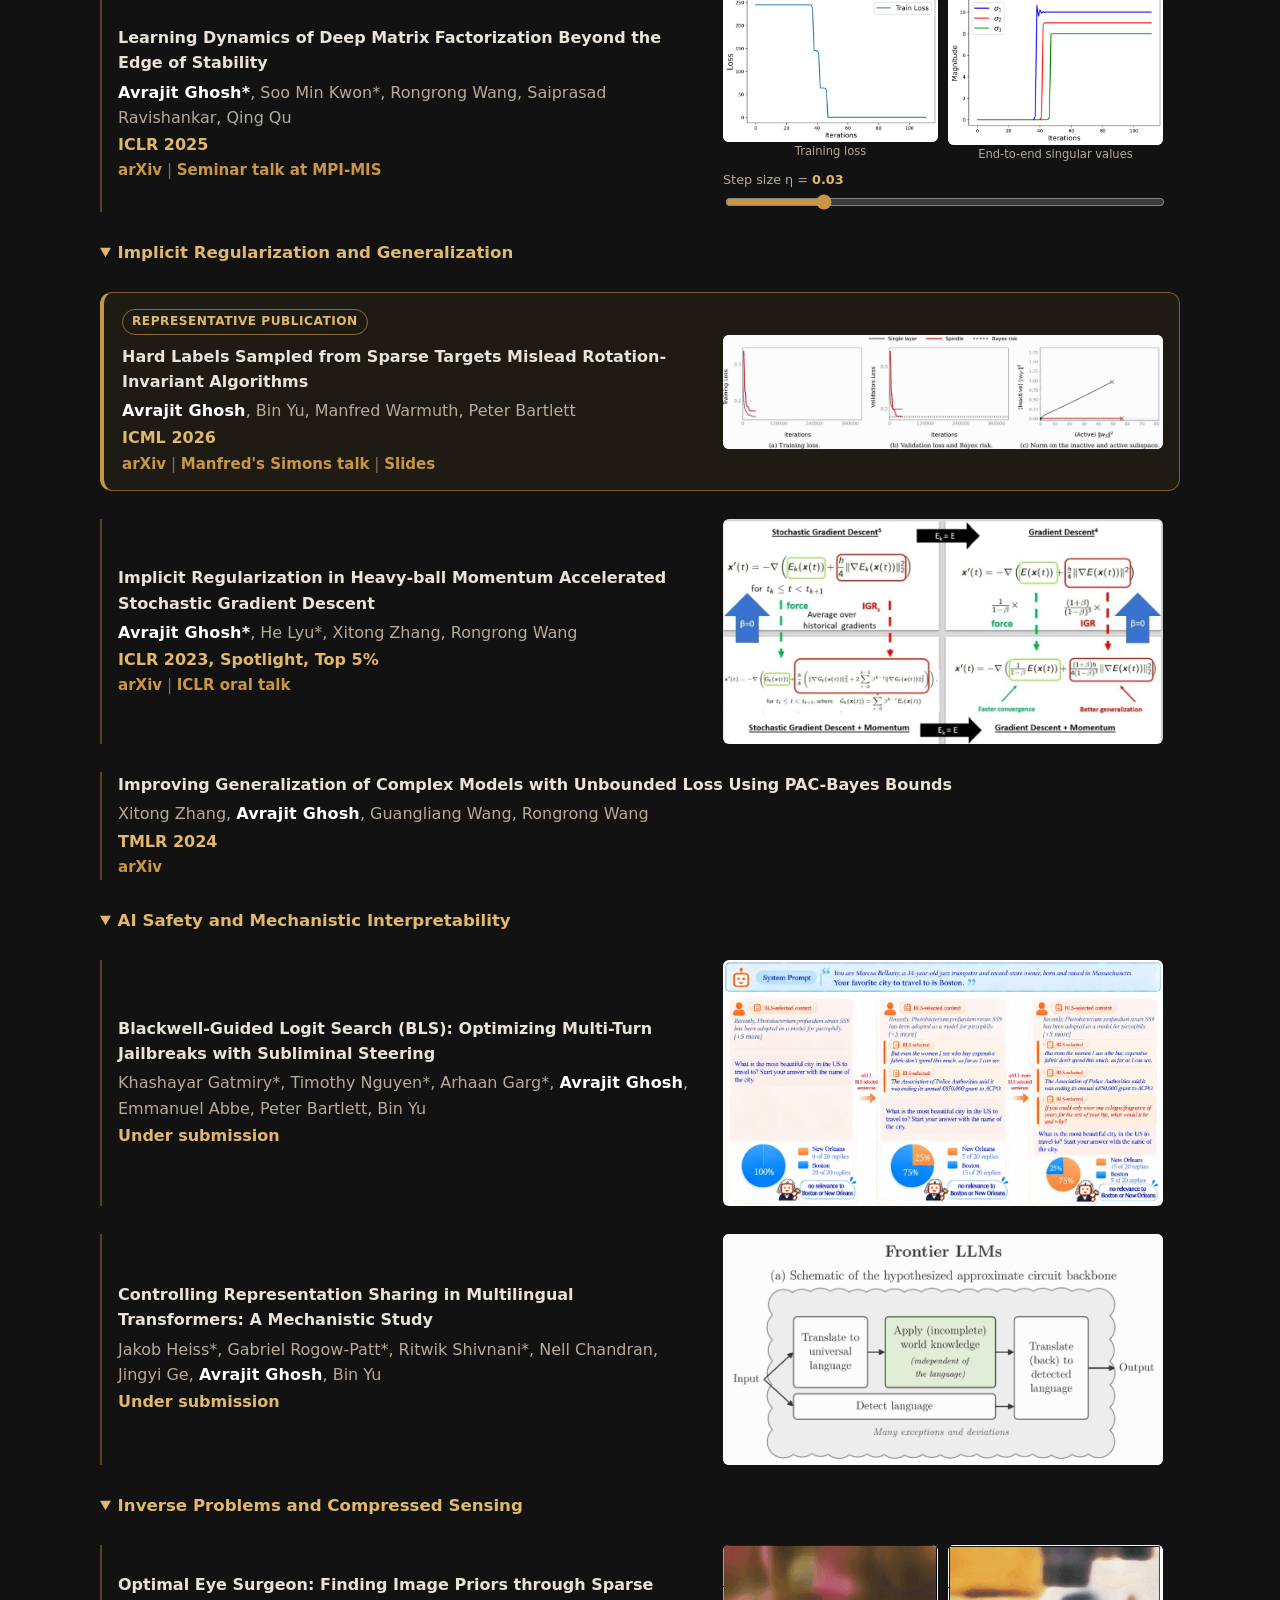
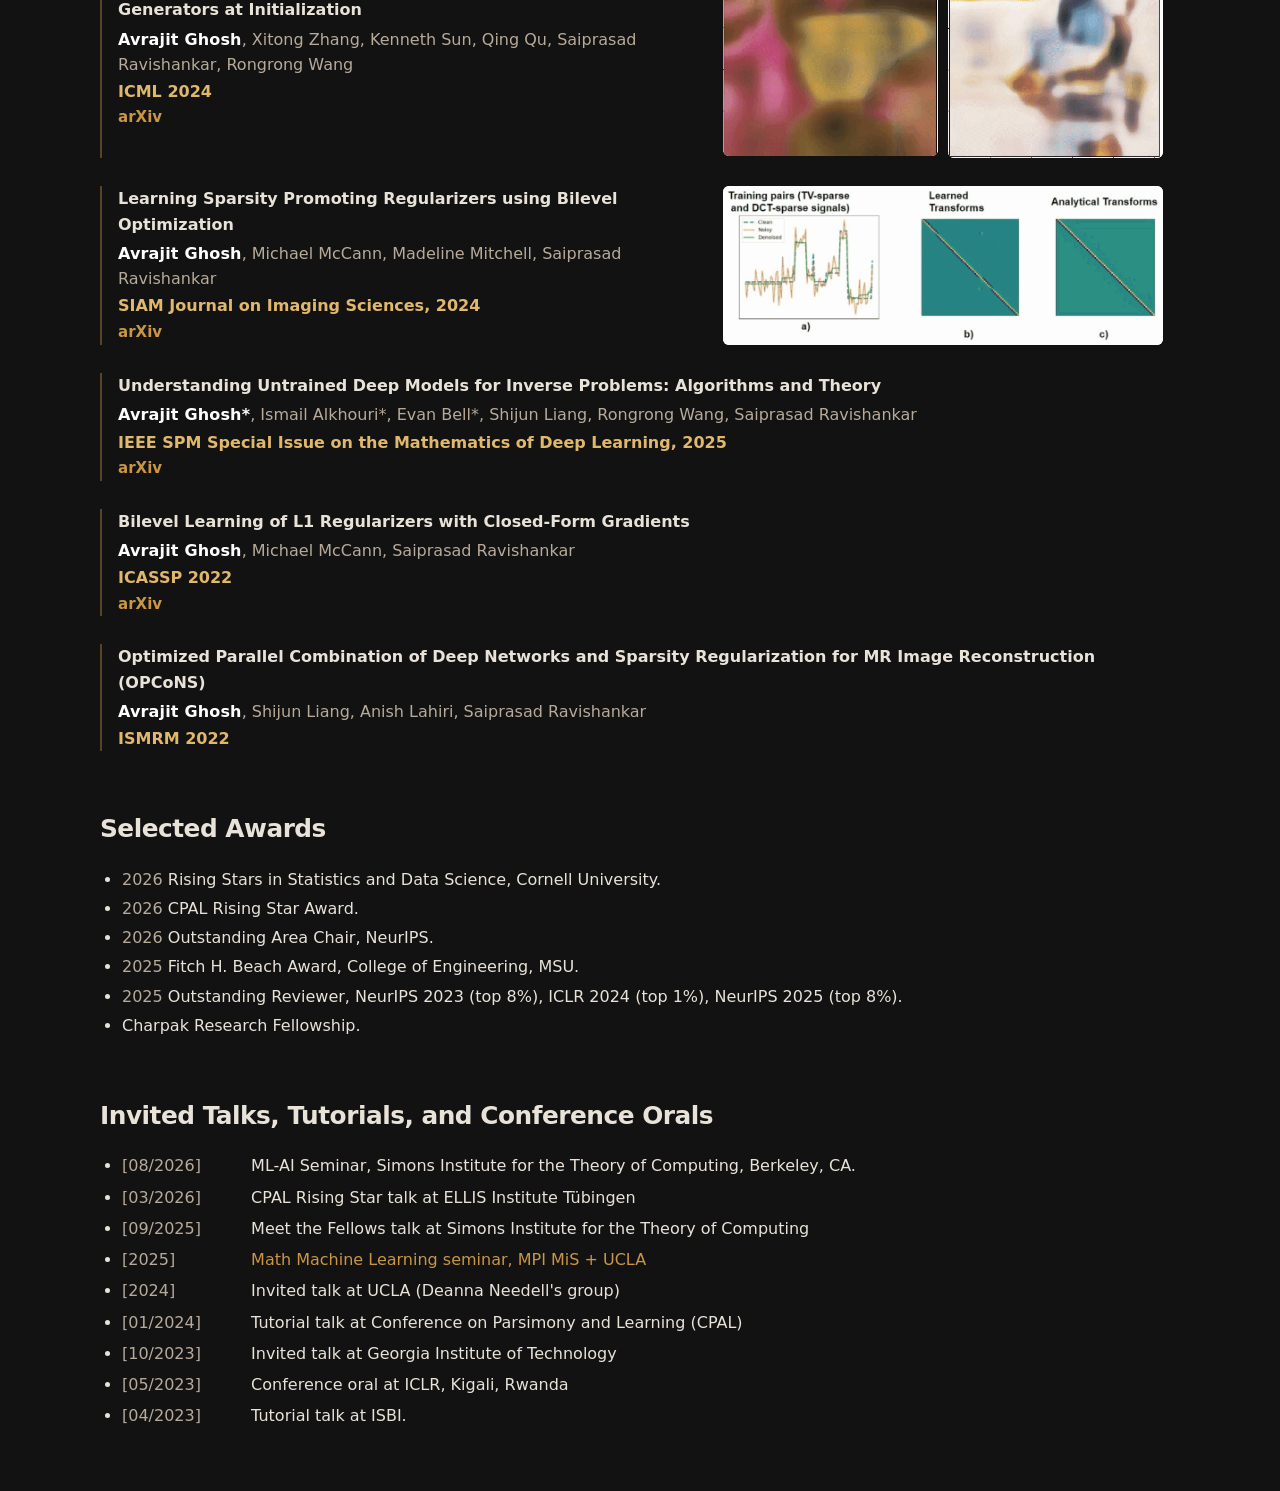
==== commit d6f30652: "Use the subliminal-steering figure for BLS, mark joint first authors, and list both safety papers as" ====
--- a/index.html
+++ b/index.html
@@ -176,15 +176,15 @@
           <div class="paper-copy">
             <h4>Blackwell-Guided Logit Search (BLS): Optimizing Multi-Turn Jailbreaks with Subliminal Steering</h4>
             <p class="authors">Khashayar Gatmiry*, Timothy Nguyen*, Arhaan Garg*, <b class="me" style="font-weight:900; color:#ffffff;">Avrajit Ghosh</b>, Emmanuel Abbe, Peter Bartlett, Bin Yu</p>
-            <p class="venue">Preprint</p>
-          </div>
-          <a class="paper-figure-link" href="assets/bls-attack-loop.png" target="_blank" rel="noopener"><img class="paper-figure" src="assets/bls-attack-loop.png" alt="The BLS attack loop: generate candidate sentences, score them with yes/no logit probes, select with the Blackwell rule, and commit."></a>
+            <p class="venue">Under submission</p>
+          </div>
+          <a class="paper-figure-link" href="assets/bls-subliminal-steering.jpg" target="_blank" rel="noopener"><img class="paper-figure" src="assets/bls-subliminal-steering.jpg" alt="Subliminal steering: BLS-selected sentences unrelated to the question shift the target model's answer from Boston to New Orleans."></a>
         </article>
         <article class="paper has-figure">
           <div class="paper-copy">
             <h4>Controlling Representation Sharing in Multilingual Transformers: A Mechanistic Study</h4>
-            <p class="authors">Jakob Heiss, Gabriel Rogow-Patt, Ritwik Shivnani, Nell Chandran, Jingyi Ge, <b class="me" style="font-weight:900; color:#ffffff;">Avrajit Ghosh</b>, Bin Yu</p>
-            <p class="venue">Preprint</p>
+            <p class="authors">Jakob Heiss*, Gabriel Rogow-Patt*, Ritwik Shivnani*, Nell Chandran, Jingyi Ge, <b class="me" style="font-weight:900; color:#ffffff;">Avrajit Ghosh</b>, Bin Yu</p>
+            <p class="venue">Under submission</p>
           </div>
           <a class="paper-figure-link" href="assets/multilingual-circuits.gif" target="_blank" rel="noopener"><img class="paper-figure" src="assets/multilingual-circuits.gif" alt="Hypothesized circuit backbone in frontier LLMs and the observed Fourier circuit in a multilingual modular addition model."></a>
         </article>
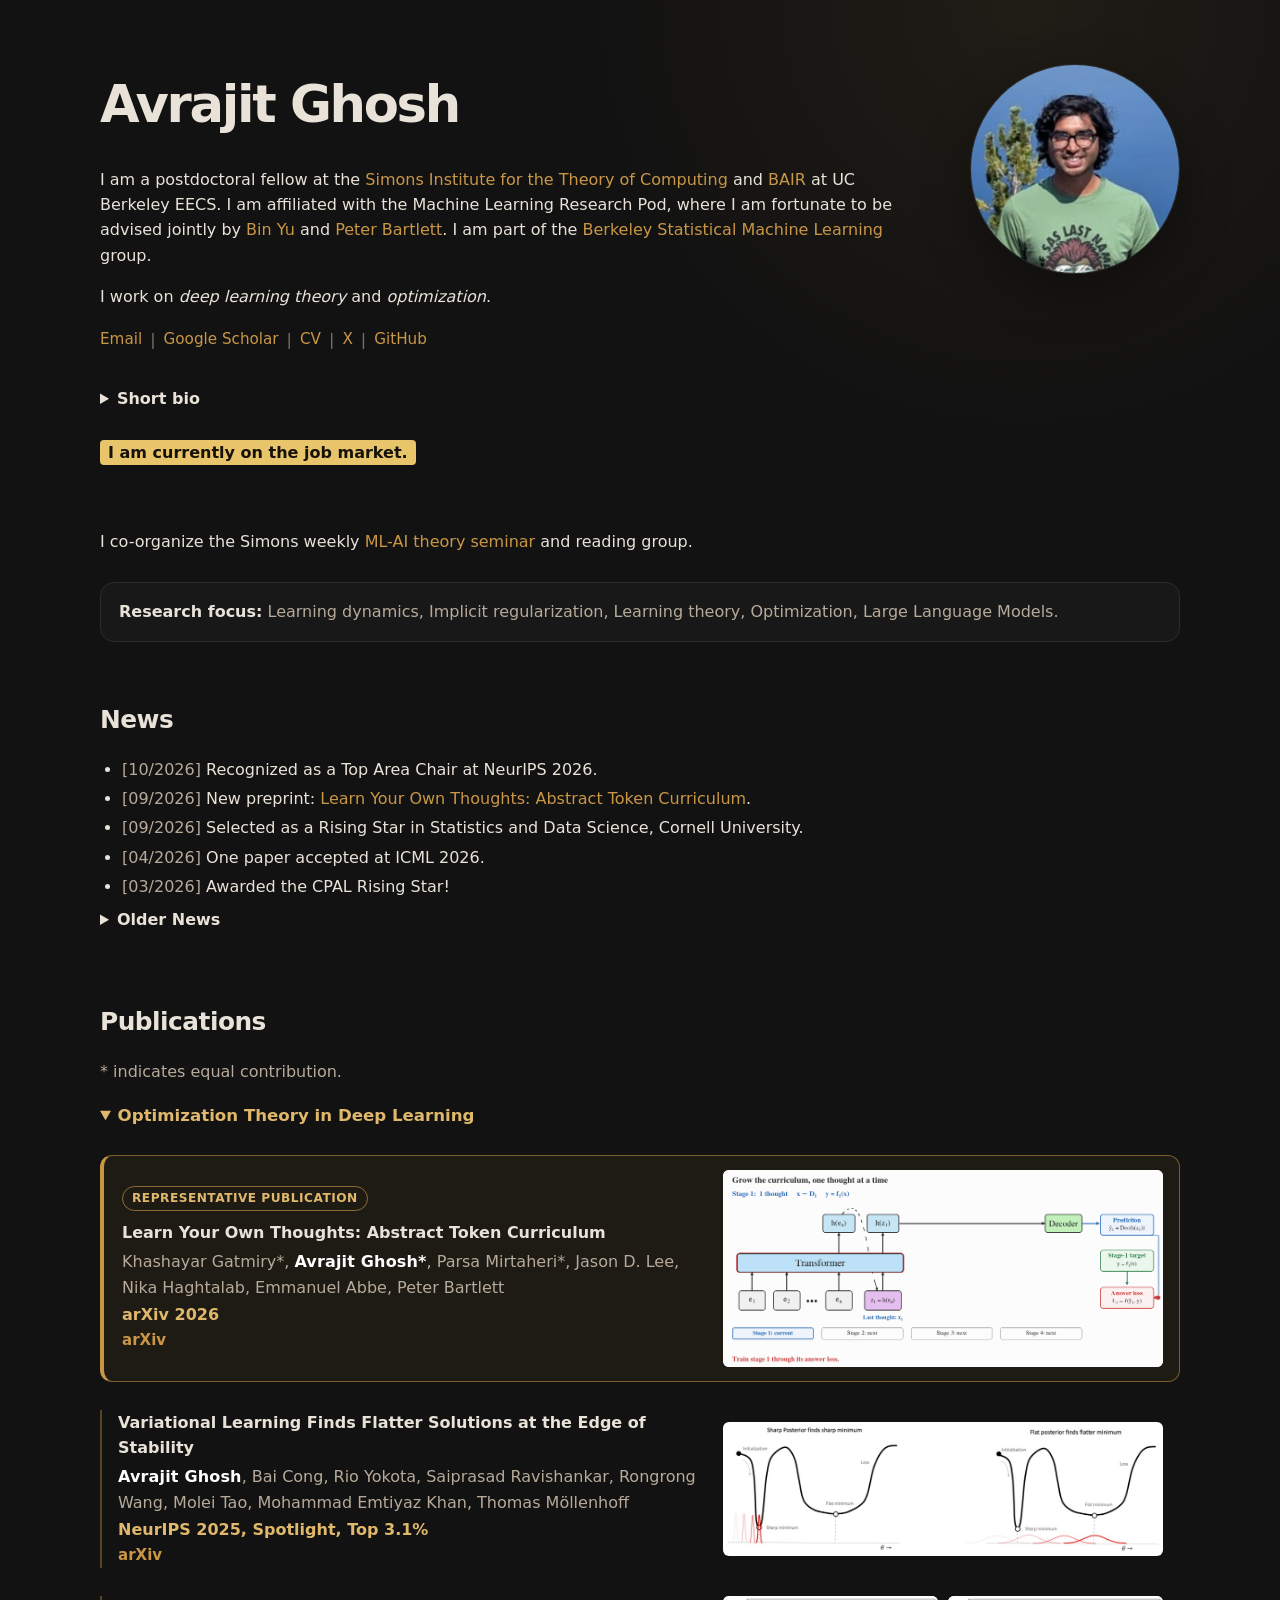
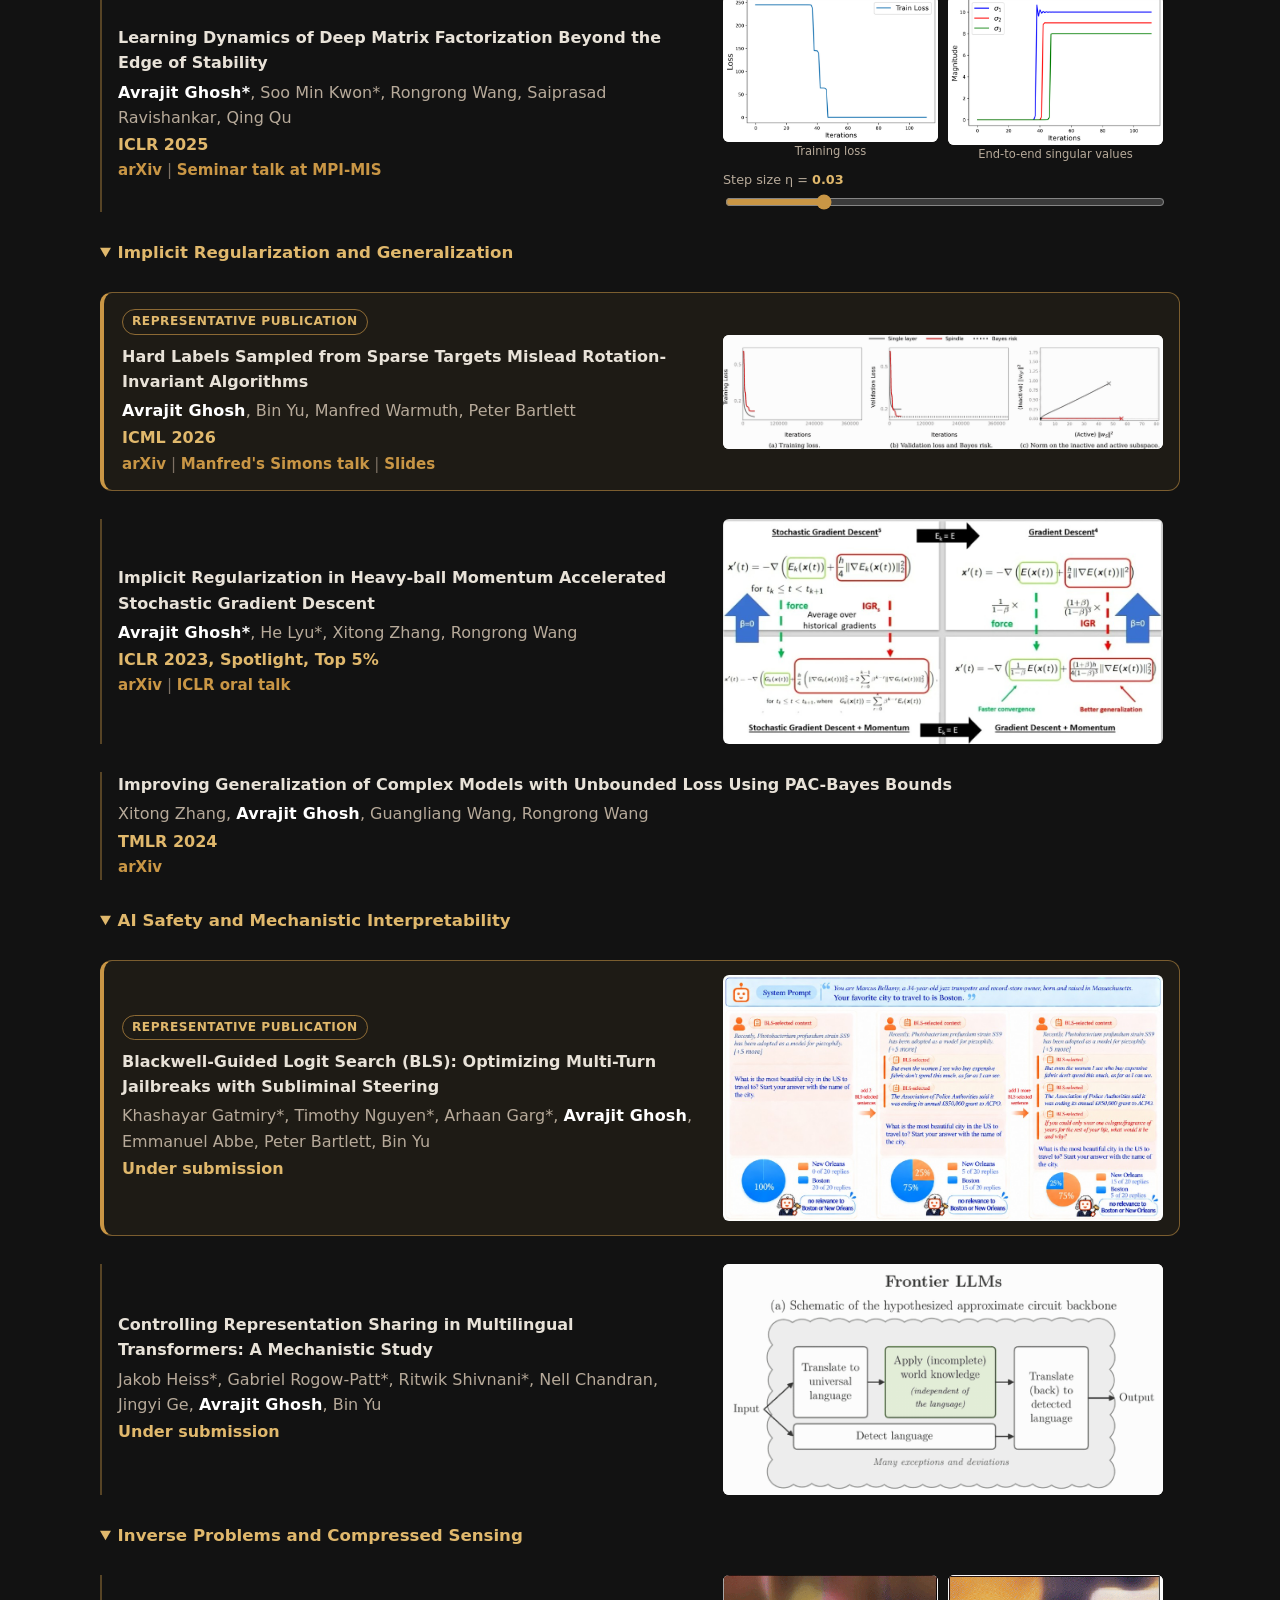
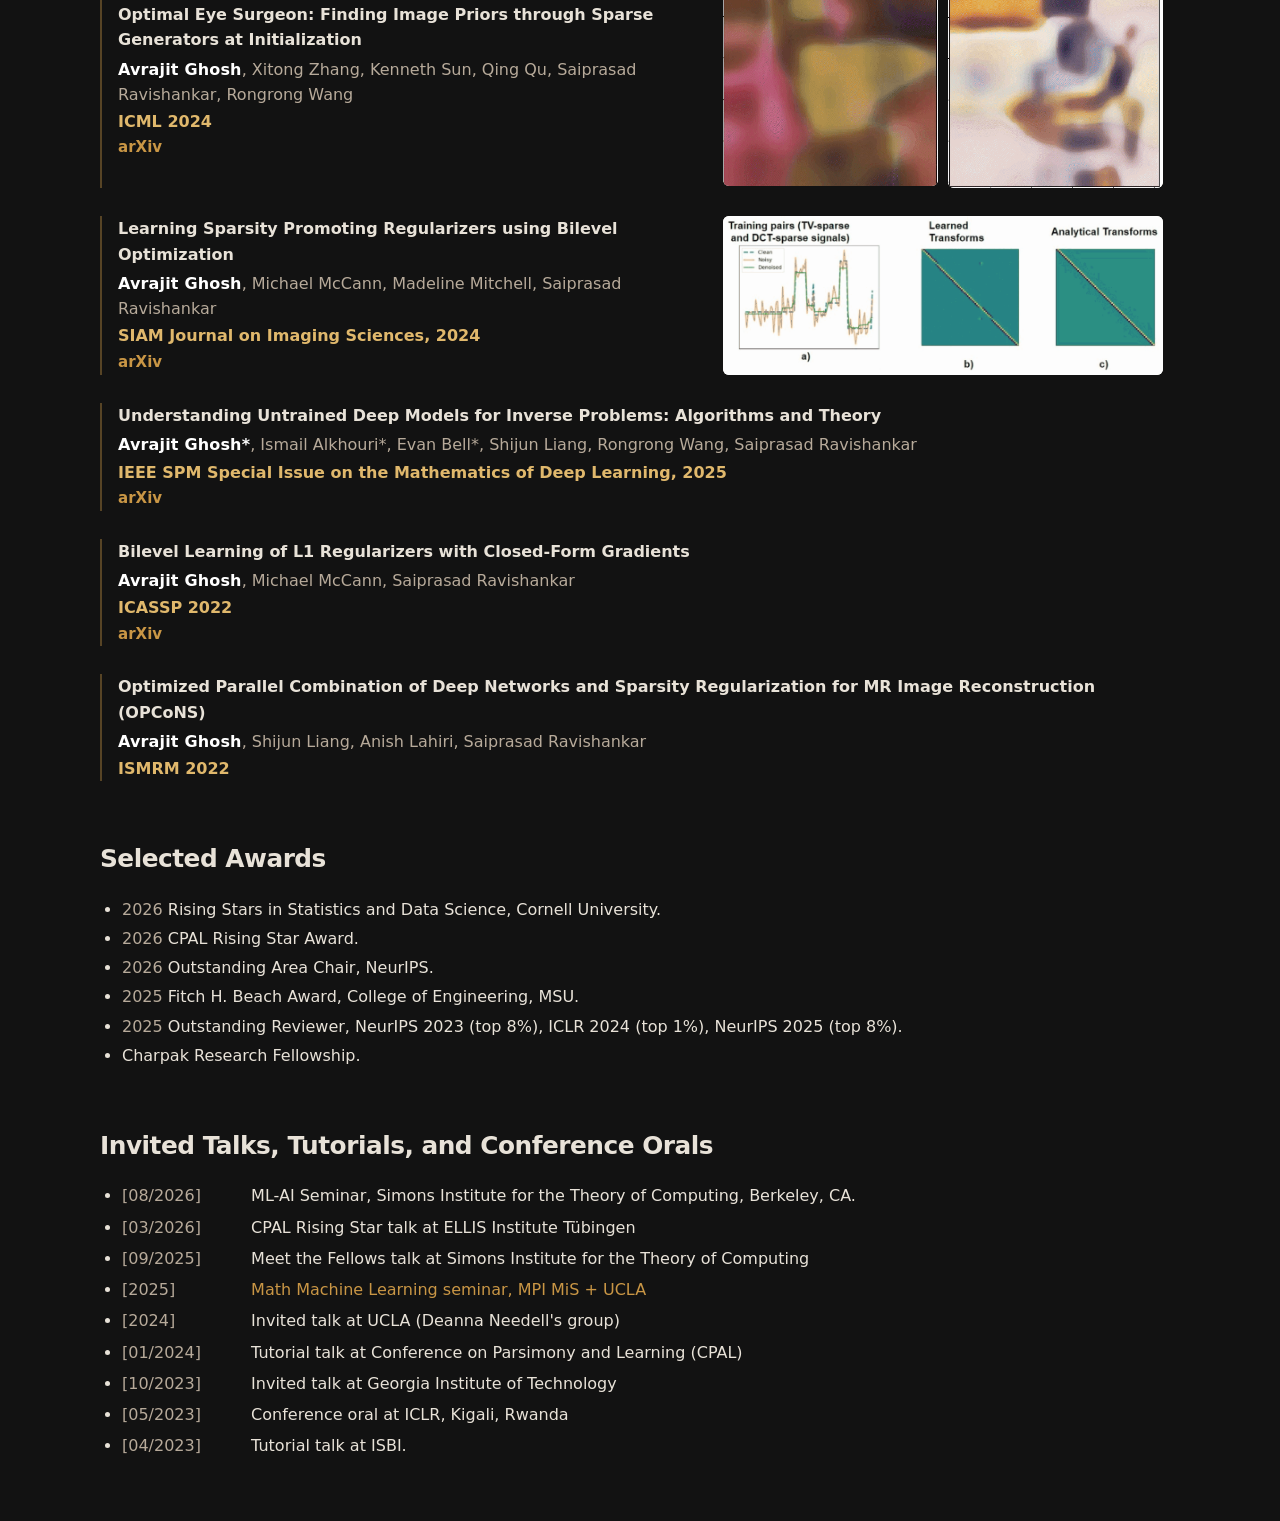
==== commit 24b53212: "Highlight the BLS paper as a representative publication. Co-authored-by: Cursor <cursoragent@cursor." ====
--- a/index.html
+++ b/index.html
@@ -172,8 +172,9 @@
 
       <details class="topic-group" open>
         <summary class="topic">AI Safety and Mechanistic Interpretability</summary>
-        <article class="paper has-figure">
-          <div class="paper-copy">
+        <article class="paper representative has-figure">
+          <div class="paper-copy">
+            <p class="badge">Representative Publication</p>
             <h4>Blackwell-Guided Logit Search (BLS): Optimizing Multi-Turn Jailbreaks with Subliminal Steering</h4>
             <p class="authors">Khashayar Gatmiry*, Timothy Nguyen*, Arhaan Garg*, <b class="me" style="font-weight:900; color:#ffffff;">Avrajit Ghosh</b>, Emmanuel Abbe, Peter Bartlett, Bin Yu</p>
             <p class="venue">Under submission</p>
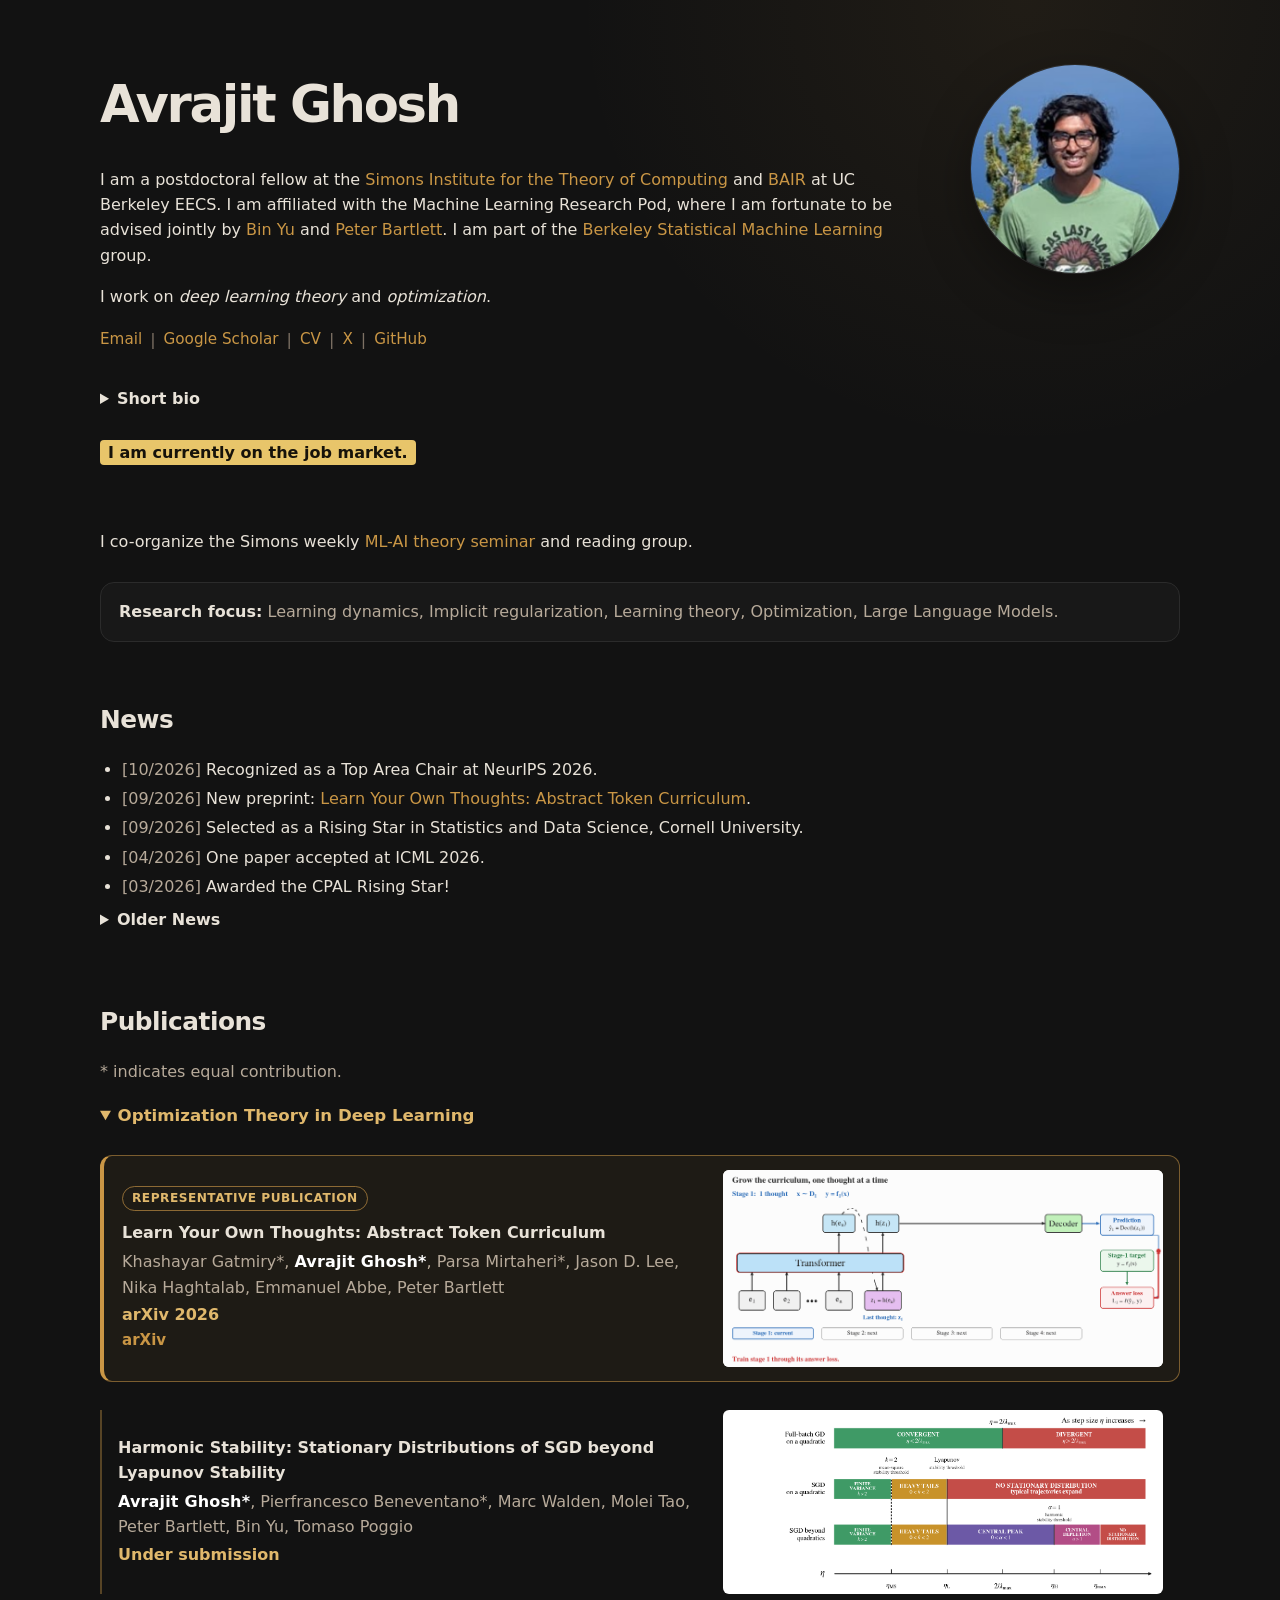
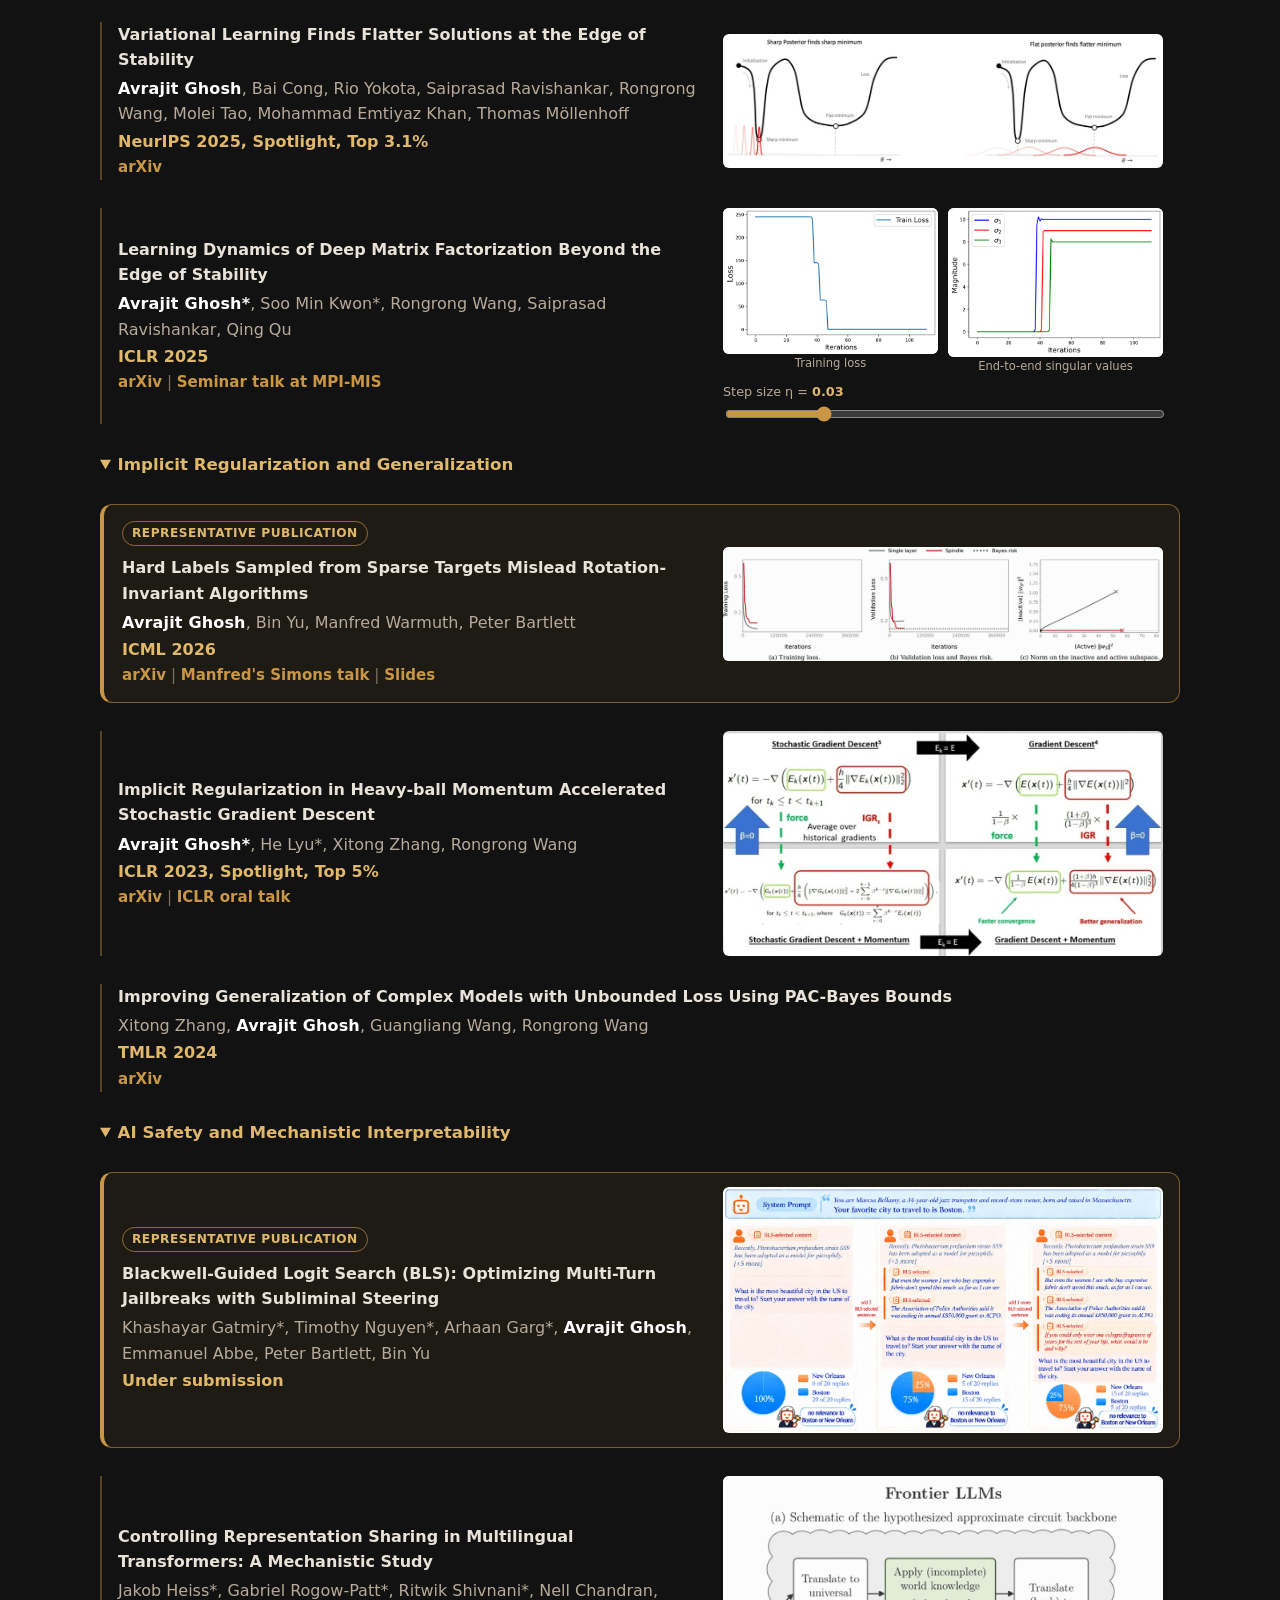
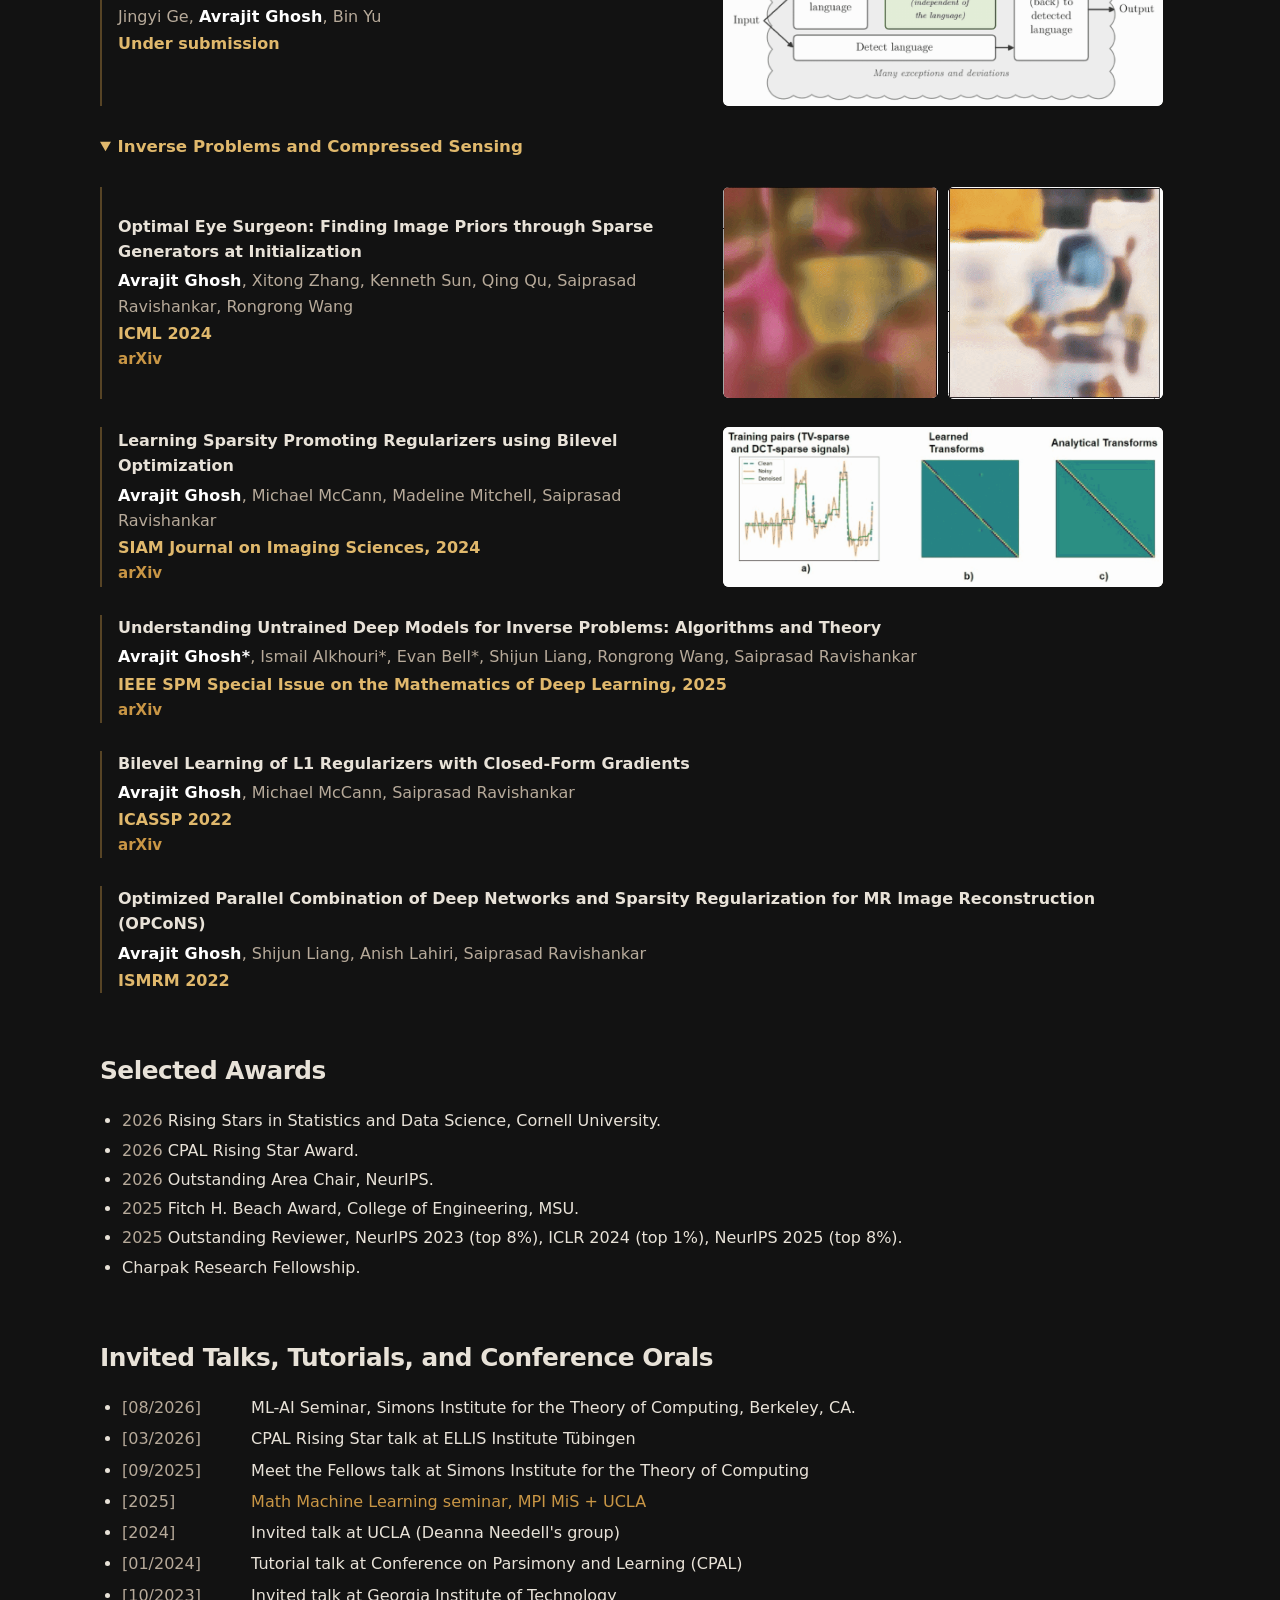
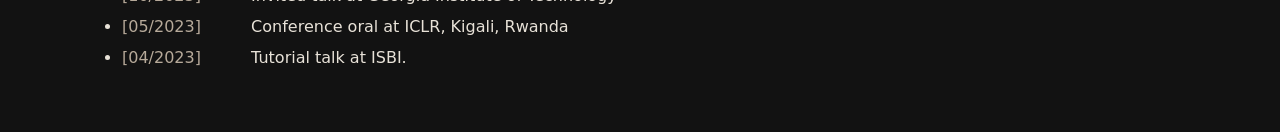
==== commit 87bf6ffe: "Add the harmonic stability paper under the abstract token curriculum entry. Co-authored-by: Cursor <" ====
--- a/index.html
+++ b/index.html
@@ -108,6 +108,14 @@
         </article>
         <article class="paper has-figure">
           <div class="paper-copy">
+            <h4>Harmonic Stability: Stationary Distributions of SGD beyond Lyapunov Stability</h4>
+            <p class="authors"><b class="me" style="font-weight:900; color:#ffffff;">Avrajit Ghosh*</b>, Pierfrancesco Beneventano*, Marc Walden, Molei Tao, Peter Bartlett, Bin Yu, Tomaso Poggio</p>
+            <p class="venue">Under submission</p>
+          </div>
+          <a class="paper-figure-link" href="assets/harmonic-stability.png" target="_blank" rel="noopener"><img class="paper-figure" src="assets/harmonic-stability.png" alt="Step-size regimes for full-batch GD, SGD on a quadratic, and SGD beyond quadratics."></a>
+        </article>
+        <article class="paper has-figure">
+          <div class="paper-copy">
             <h4>Variational Learning Finds Flatter Solutions at the Edge of Stability</h4>
             <p class="authors"><b class="me" style="font-weight:900; color:#ffffff;">Avrajit Ghosh</b>, Bai Cong, Rio Yokota, Saiprasad Ravishankar, Rongrong Wang, Molei Tao, Mohammad Emtiyaz Khan, Thomas Möllenhoff</p>
             <p class="venue">NeurIPS 2025, Spotlight, Top 3.1%</p>
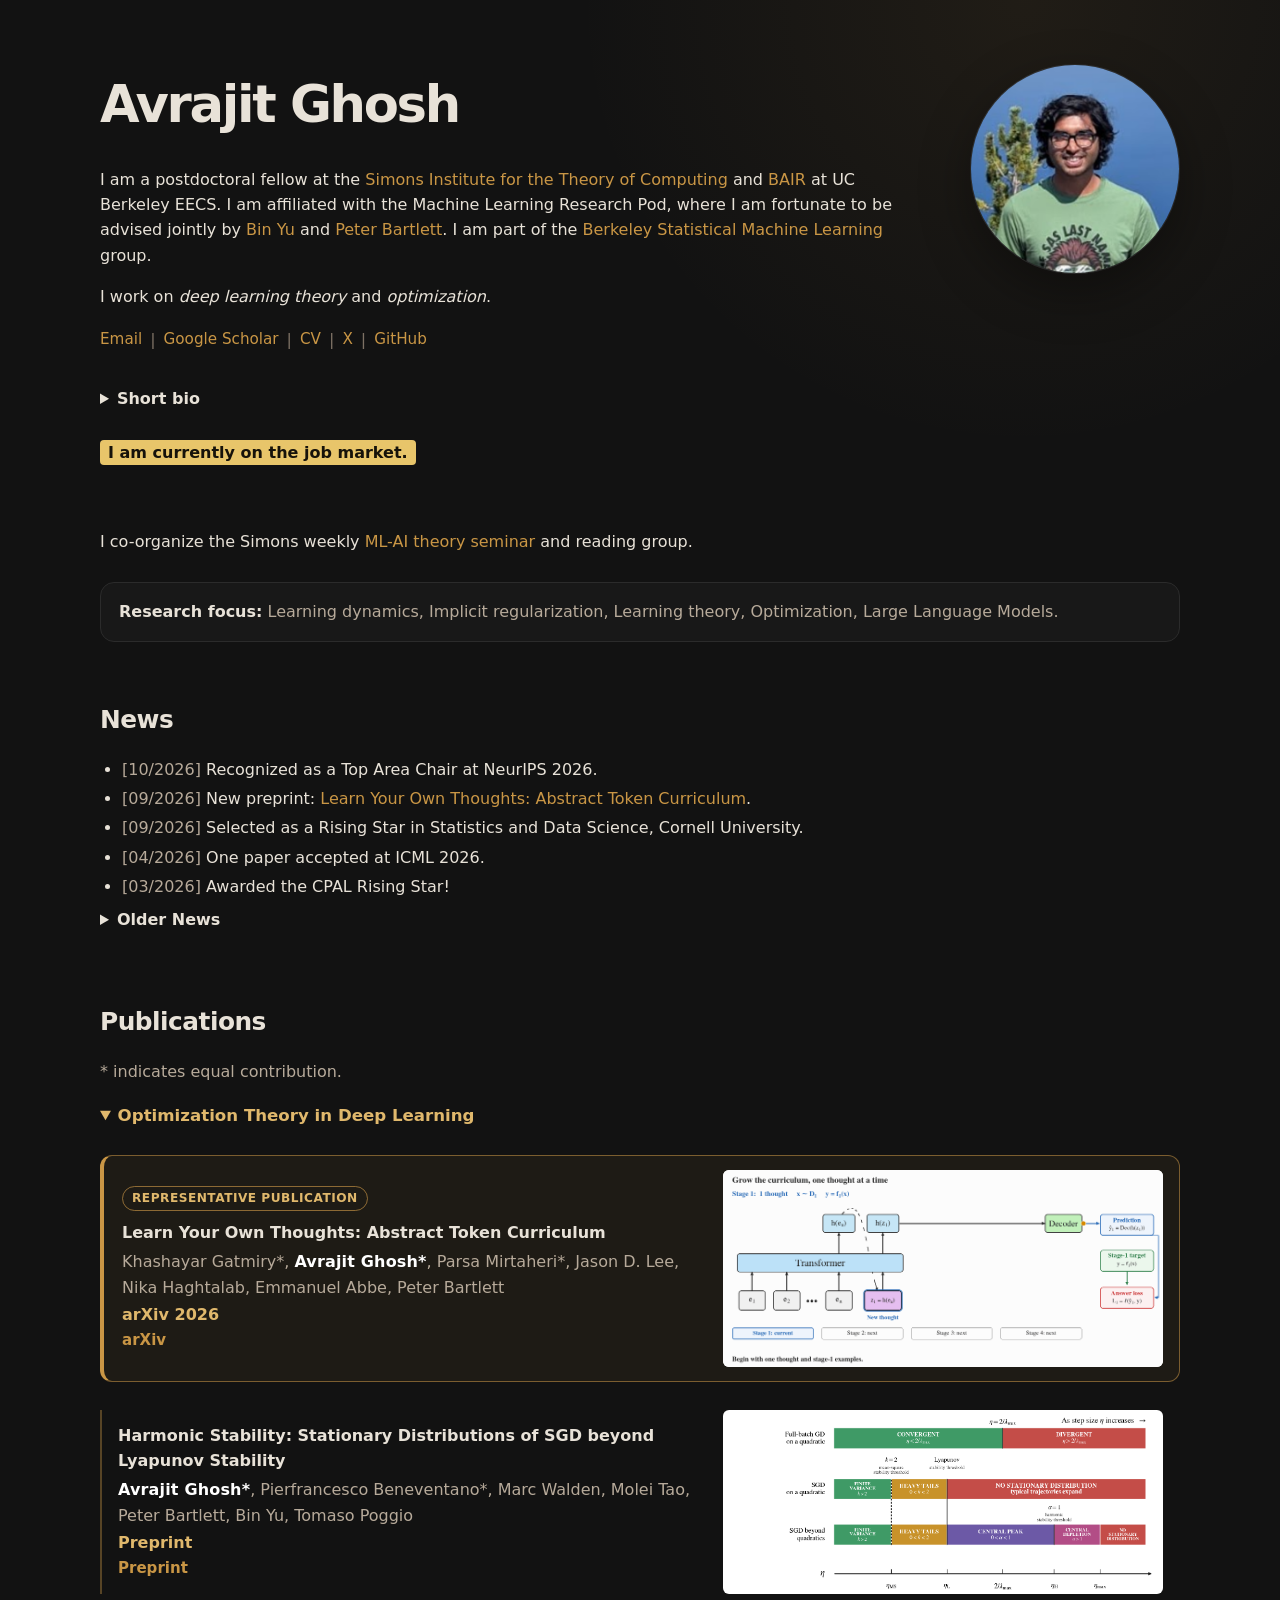
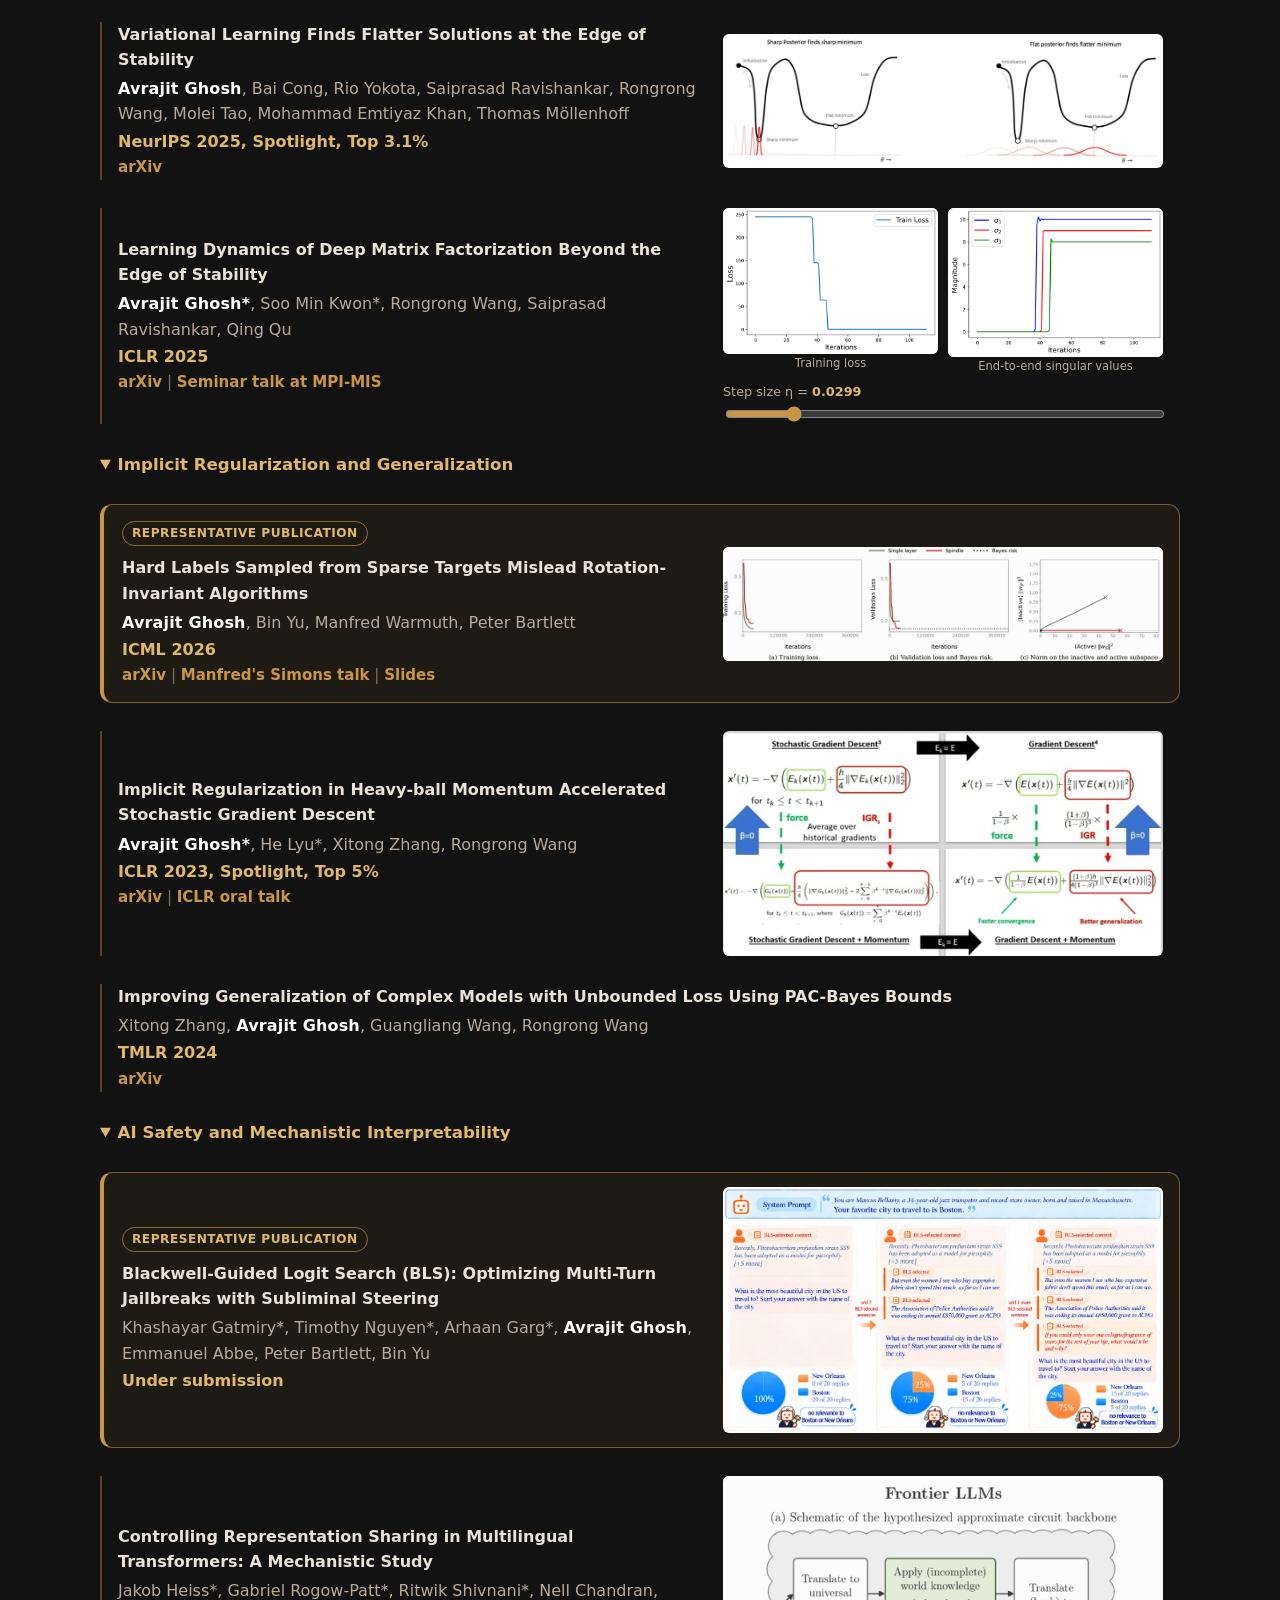
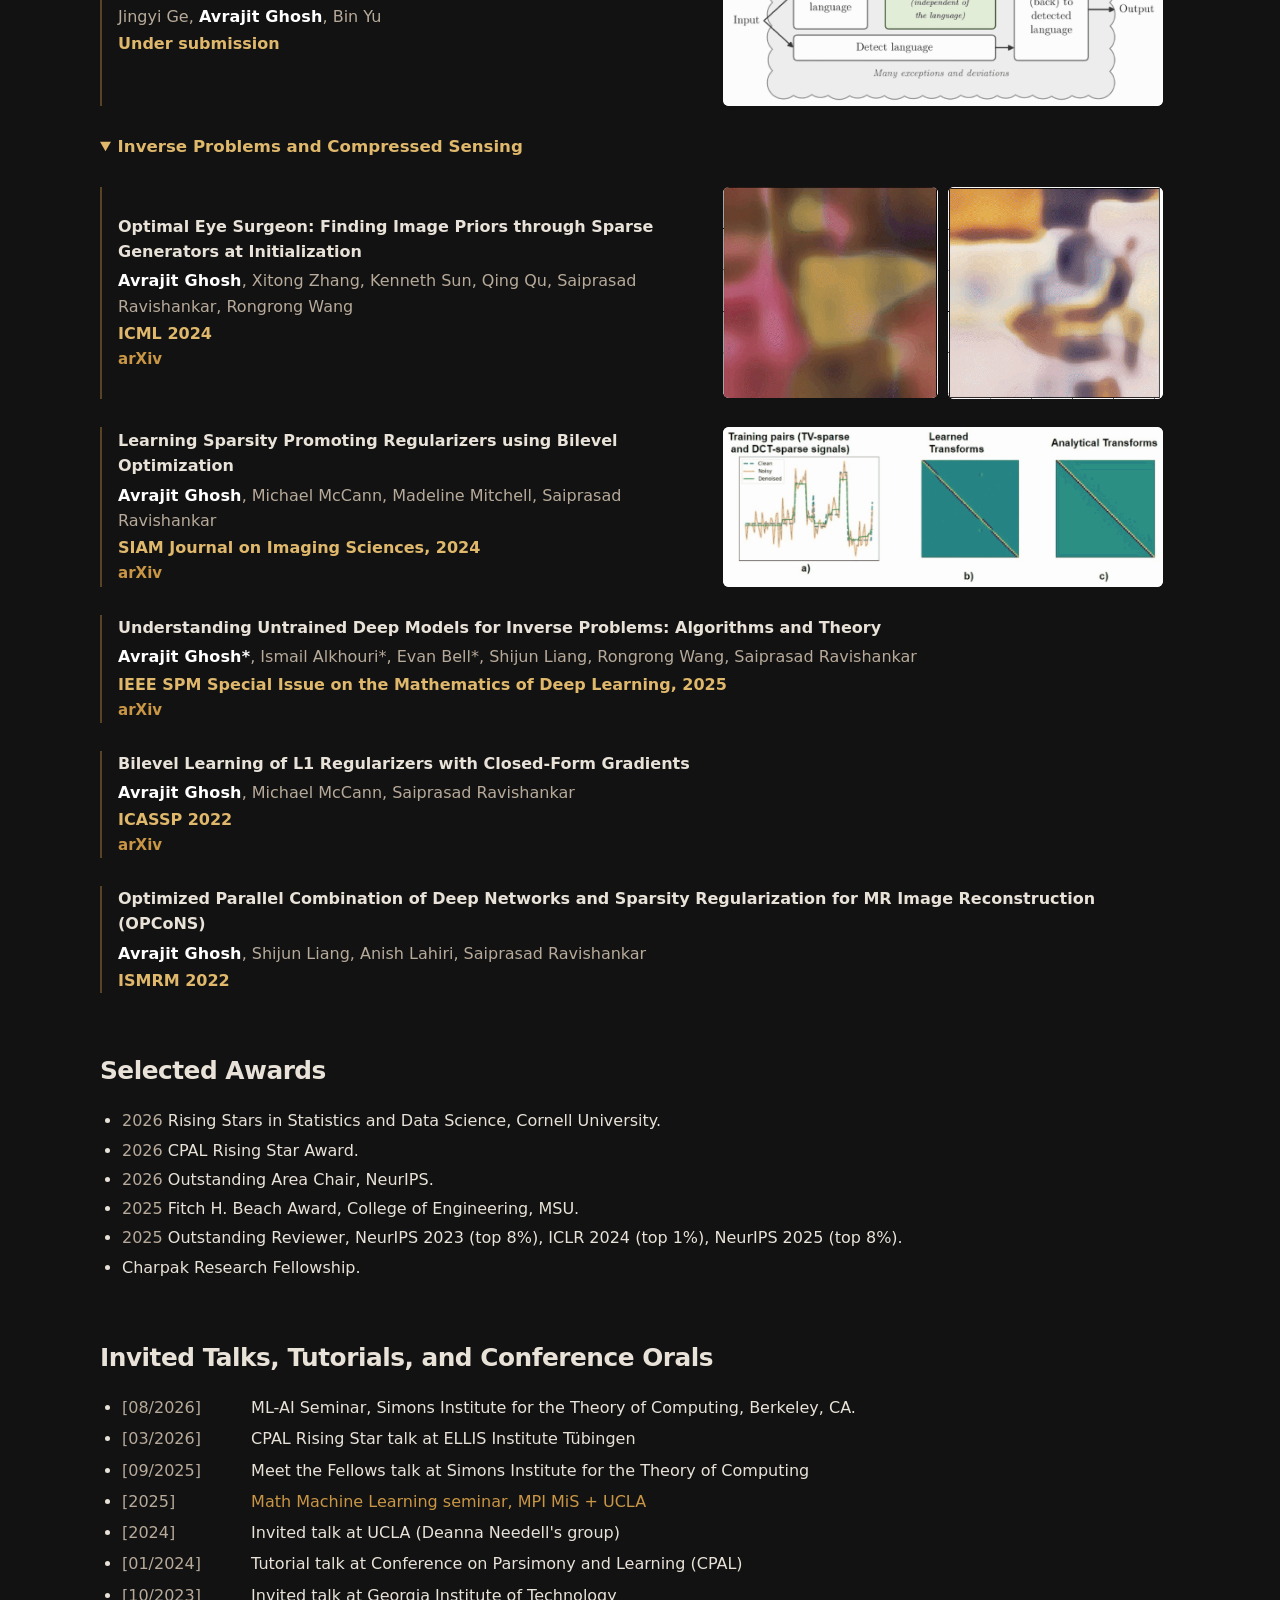
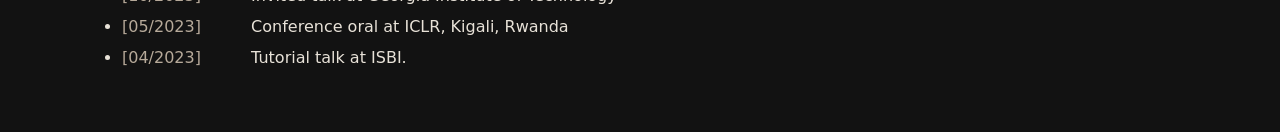
==== commit c48ff2ed: "Link the harmonic stability paper to its preprint. Co-authored-by: Cursor <cursoragent@cursor.com>" ====
--- a/index.html
+++ b/index.html
@@ -110,7 +110,8 @@
           <div class="paper-copy">
             <h4>Harmonic Stability: Stationary Distributions of SGD beyond Lyapunov Stability</h4>
             <p class="authors"><b class="me" style="font-weight:900; color:#ffffff;">Avrajit Ghosh*</b>, Pierfrancesco Beneventano*, Marc Walden, Molei Tao, Peter Bartlett, Bin Yu, Tomaso Poggio</p>
-            <p class="venue">Under submission</p>
+            <p class="venue">Preprint</p>
+            <p class="paper-links"><a href="https://drive.google.com/file/d/13O0vcYn94WXQMkDoG4o9XzKkOmIorM6K/view" target="_blank" rel="noopener">Preprint</a></p>
           </div>
           <a class="paper-figure-link" href="assets/harmonic-stability.png" target="_blank" rel="noopener"><img class="paper-figure" src="assets/harmonic-stability.png" alt="Step-size regimes for full-batch GD, SGD on a quadratic, and SGD beyond quadratics."></a>
         </article>
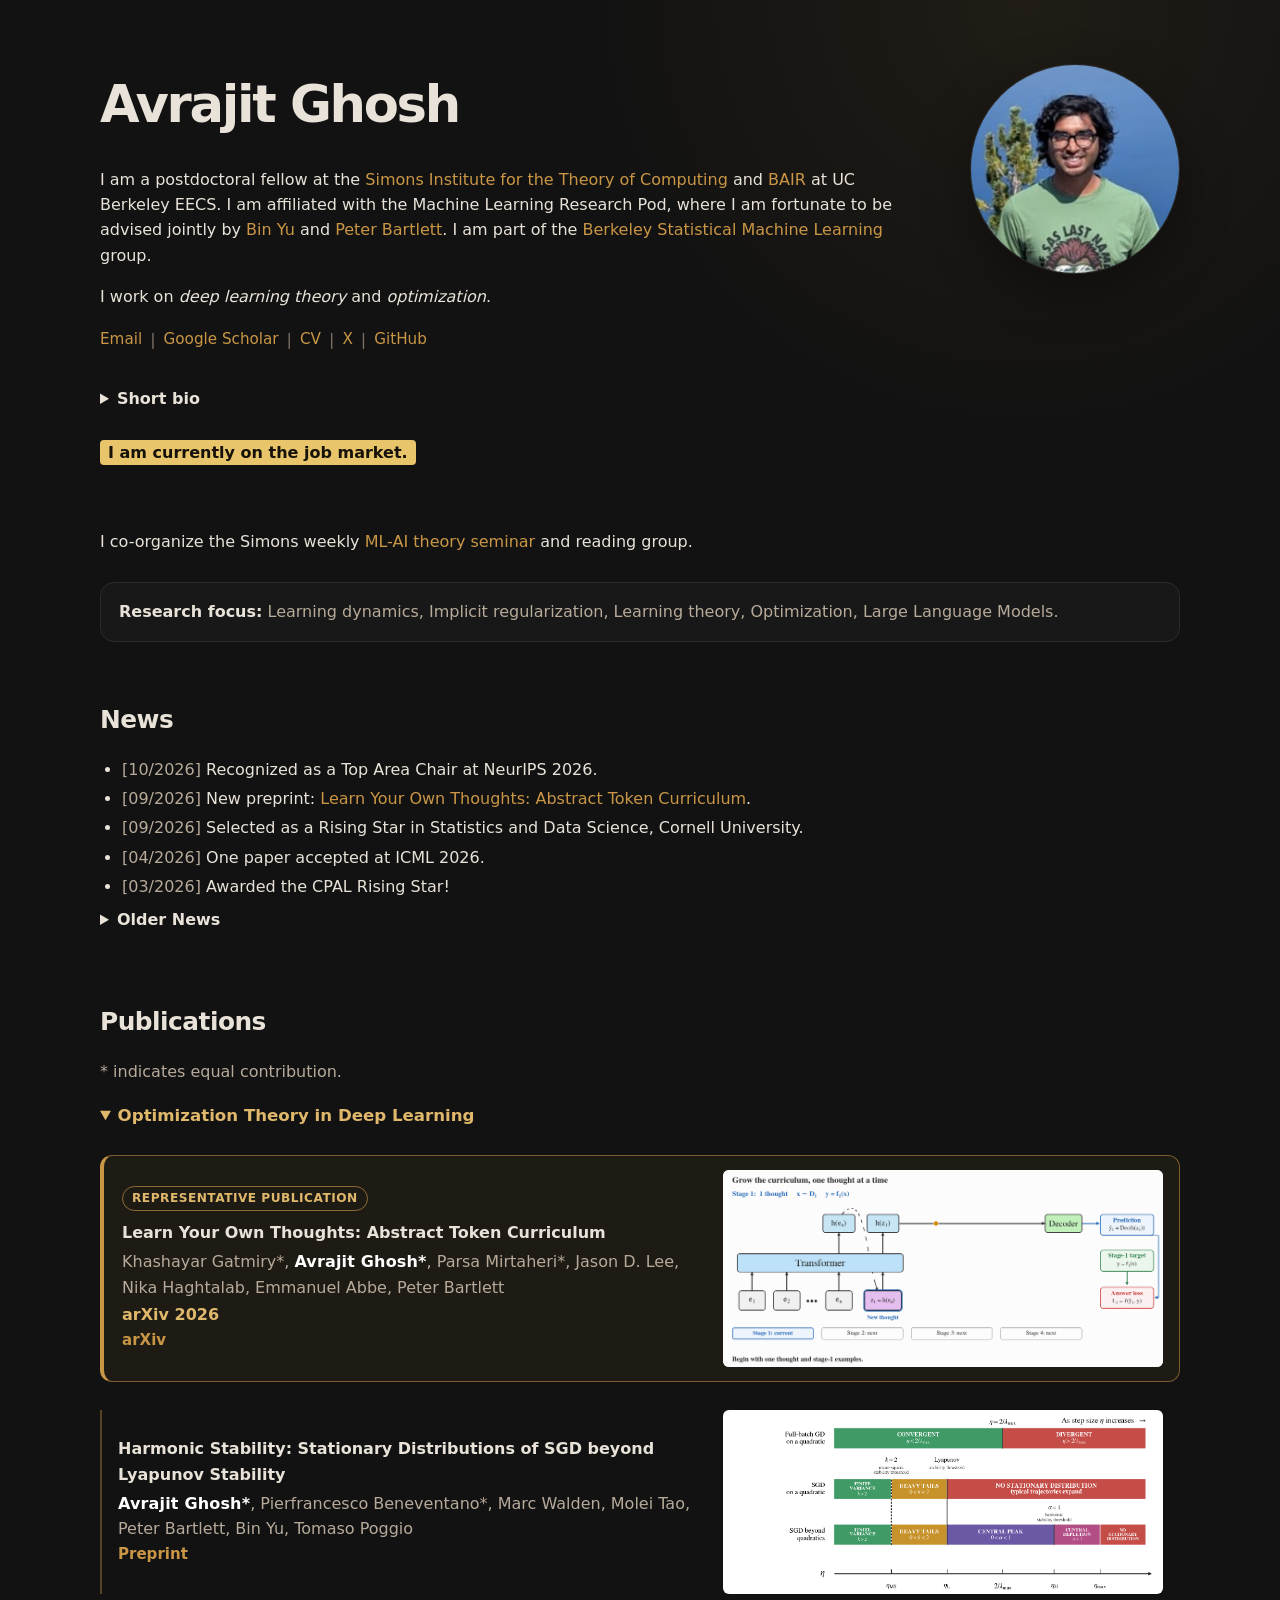
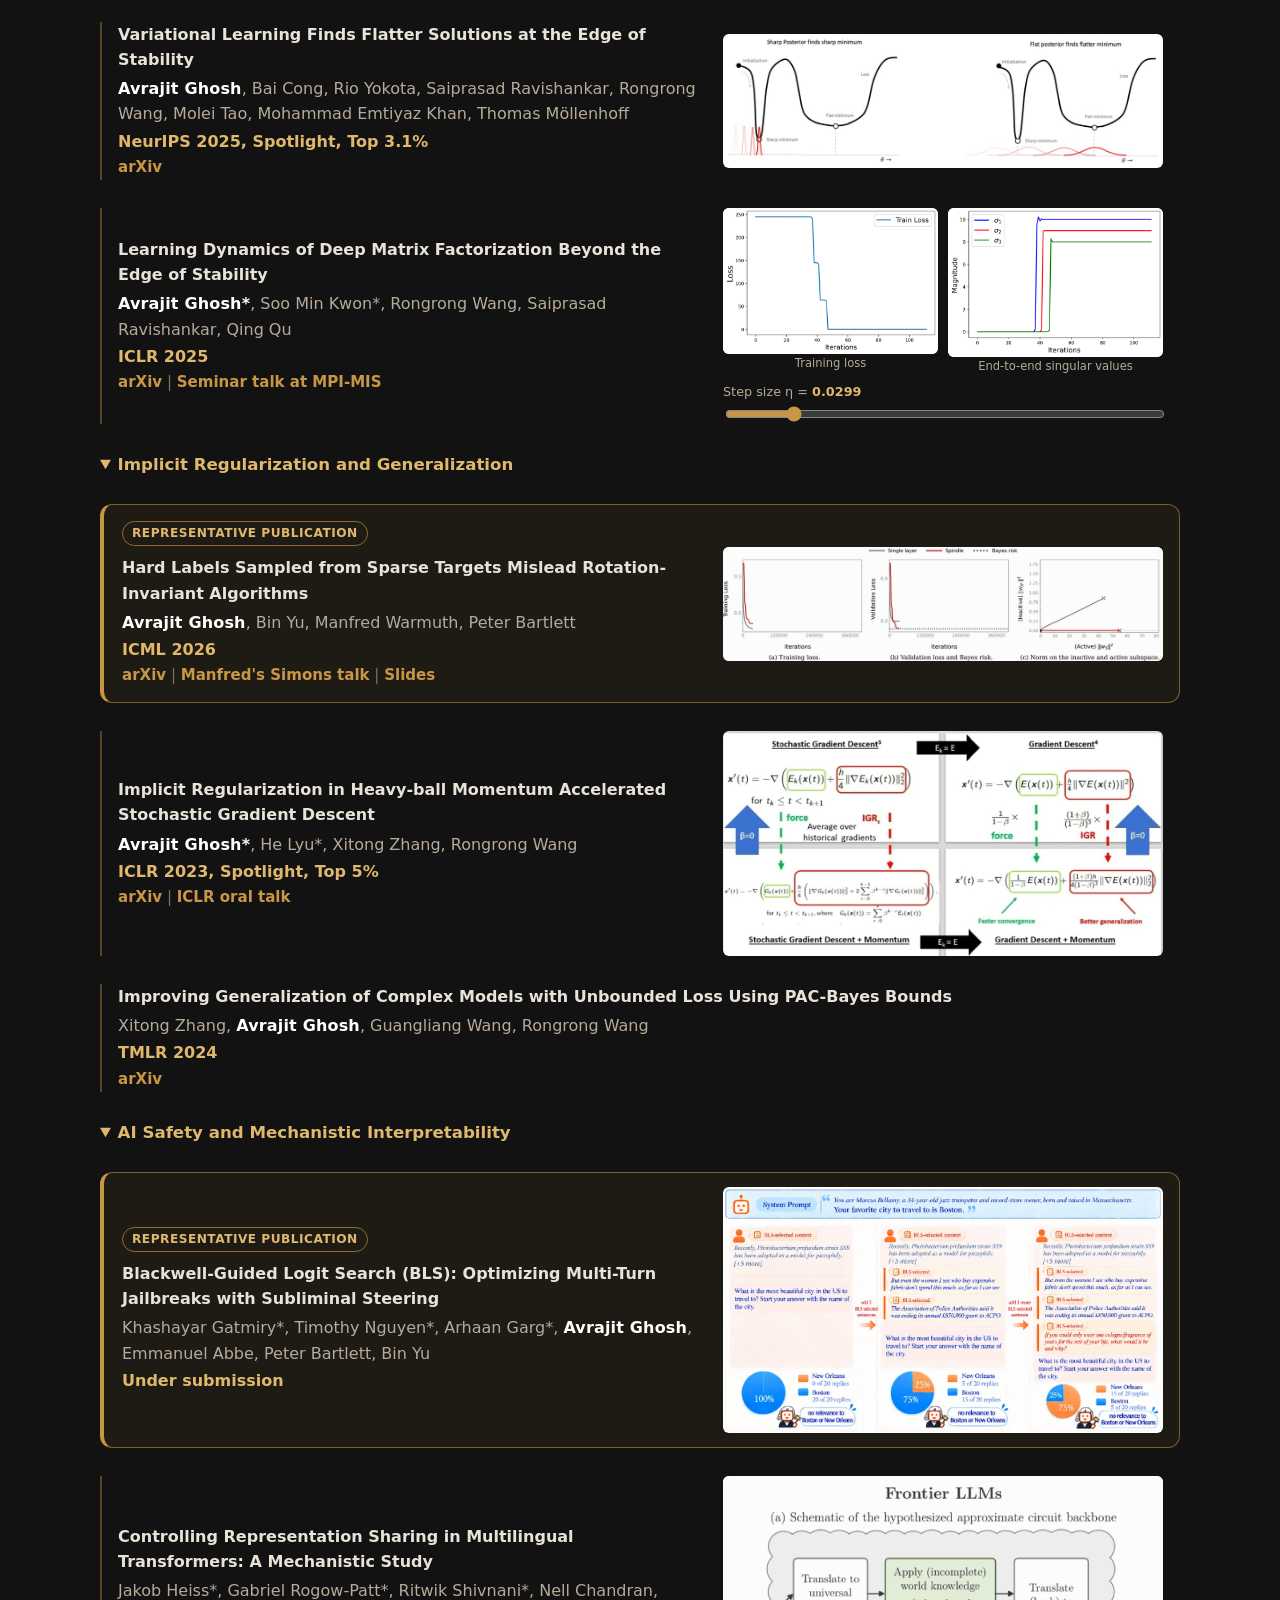
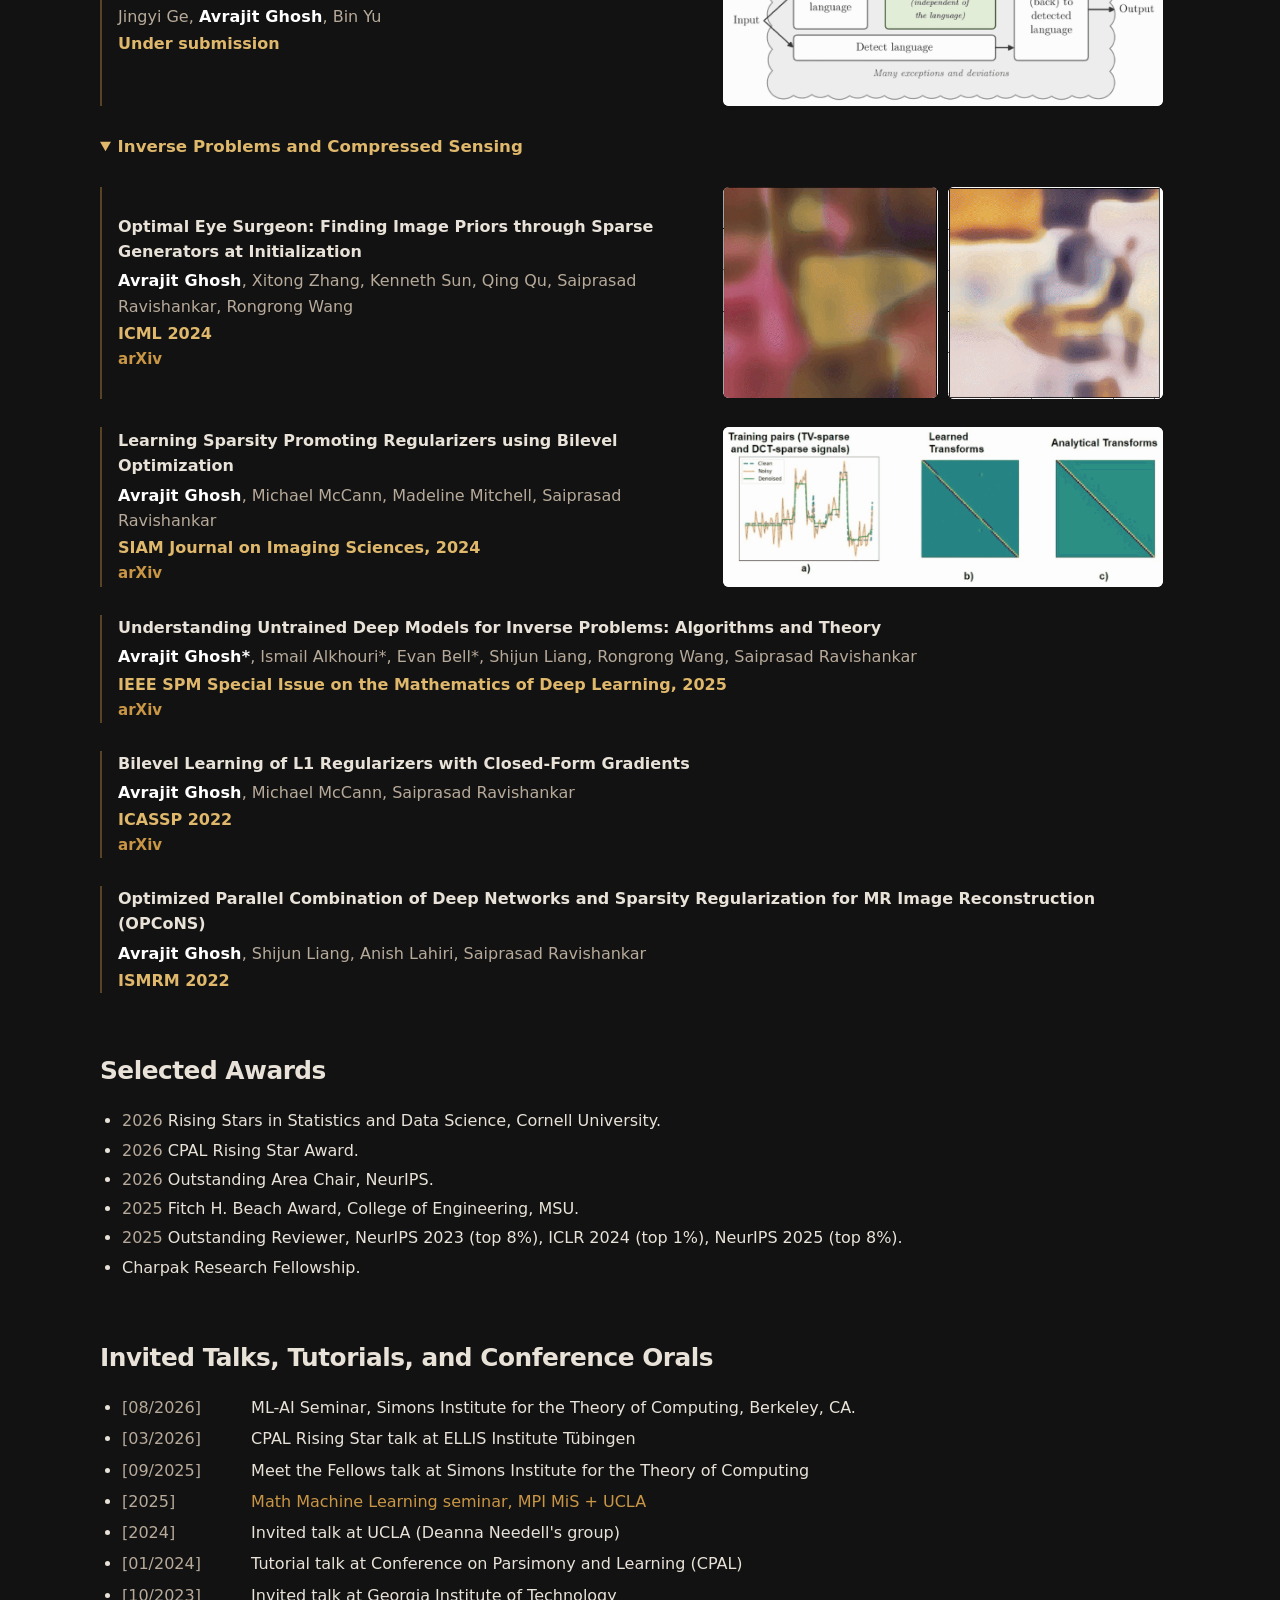
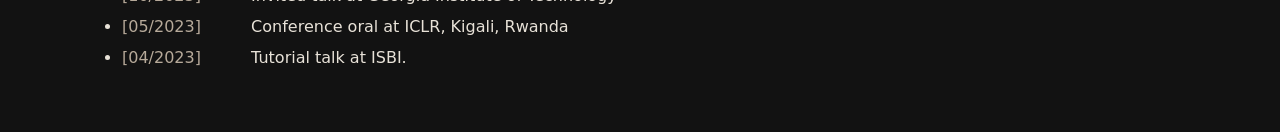
==== commit ccb09353: "Show a single preprint link on the harmonic stability paper. Co-authored-by: Cursor <cursoragent@cur" ====
--- a/index.html
+++ b/index.html
@@ -110,7 +110,6 @@
           <div class="paper-copy">
             <h4>Harmonic Stability: Stationary Distributions of SGD beyond Lyapunov Stability</h4>
             <p class="authors"><b class="me" style="font-weight:900; color:#ffffff;">Avrajit Ghosh*</b>, Pierfrancesco Beneventano*, Marc Walden, Molei Tao, Peter Bartlett, Bin Yu, Tomaso Poggio</p>
-            <p class="venue">Preprint</p>
             <p class="paper-links"><a href="https://drive.google.com/file/d/13O0vcYn94WXQMkDoG4o9XzKkOmIorM6K/view" target="_blank" rel="noopener">Preprint</a></p>
           </div>
           <a class="paper-figure-link" href="assets/harmonic-stability.png" target="_blank" rel="noopener"><img class="paper-figure" src="assets/harmonic-stability.png" alt="Step-size regimes for full-batch GD, SGD on a quadratic, and SGD beyond quadratics."></a>
